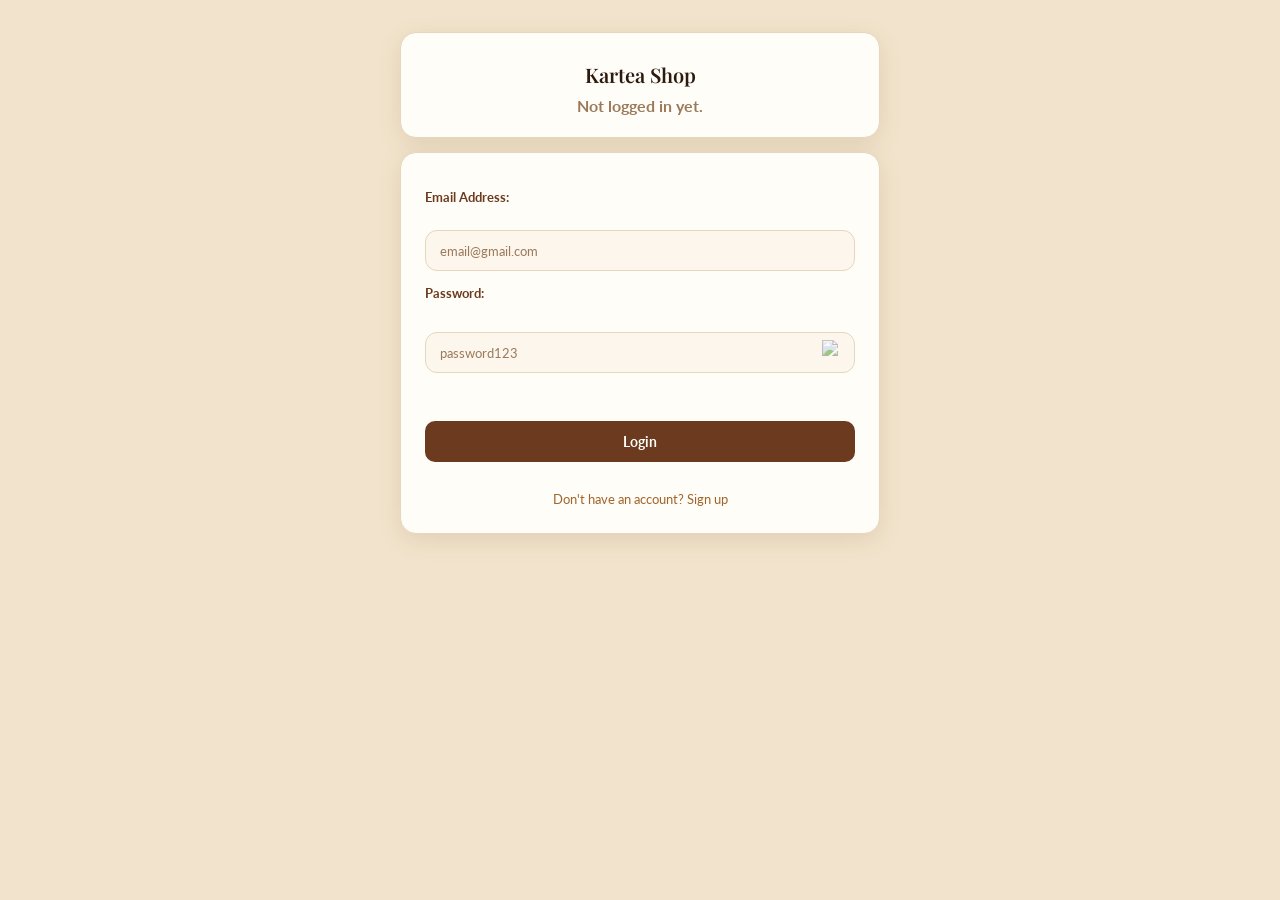
==== kartea.html @ b43f3697 "Add files via upload" ====
<!DOCTYPE html>
<html lang="en">
<head>
    <meta charset="UTF-8">
    <meta name="viewport" content="width=device-width, initial-scale=1.0">
    <meta name="theme-color" content="#F2E4CC">
    <title>Kartea - Shop & Admin</title>
    <link href="https://fonts.googleapis.com/css2?family=Playfair+Display:wght@500;600;700&family=Lato:wght@400;700&family=DM+Sans:wght@400;500;600&display=swap" rel="stylesheet">
    <link rel="stylesheet" href="kartea.css">
    <link rel="stylesheet" href="https://cdnjs.cloudflare.com/ajax/libs/font-awesome/6.0.0/css/all.min.css">
</head>
<body>

<!-- ================================ -->
<!-- LOGIN PAGE                       -->
<!-- ================================ -->
<div id="login-page" class="page-section" style="display: none;">
    <div class="login-page">
        <div class="login-container">
            <div class="login-box">
                <h3>Kartea Shop</h3>
                <p id="role-status" style="font-weight: bold; margin-top: 0.5rem;"></p>
            </div>
            <div class="form-container">
                <form id="loginform" onsubmit="login(event)">
                    <label for="email">Email Address:</label><br>
                    <input type="email" name="email" id="email" placeholder="email@gmail.com" required><br>
                    <div class="form-group">
                        <label for="password">Password:</label><br>
                        <div class="password-wrap">
                            <input type="password" name="password" id="password" placeholder="password123" autocomplete="off" required>
                            <img src="eye-close-1.png" alt="Show Password" class="toggle-eye"
                                onclick="togglePassword('password', this)" tabindex="0"
                                onkeypress="if(event.key==='Enter'){togglePassword('password', this)}">
                        </div>
                    </div>
                    <div id="error-message" class="error-message"></div>
                    <input type="submit" value="Login" class="button"><br>
                    <a href="#" onclick="switchPage('signup-page'); return false;" class="signup-link">Don't have an account? Sign up</a>
                </form>
            </div>
        </div>
    </div>
</div>

<!-- ================================ -->
<!-- SIGNUP PAGE                      -->
<!-- ================================ -->
<div id="signup-page" class="page-section" style="display: none;">
    <div class="login-page">
        <div class="login-container">
            <div class="login-box"><h3>Create an Account</h3></div>
            <div class="form-container">
                <form id="signupForm" onsubmit="register(event)">
                    <label for="signup-email">Email Address:</label><br>
                    <input type="email" name="signup-email" id="signup-email" placeholder="email@gmail.com" required><br>
                    <label for="signup-password">Password:</label><br>
                    <div class="password-wrap">
                        <input type="password" name="signup-password" id="signup-password" placeholder="Enter password" autocomplete="off" required>
                        <img src="eye-close-1.png" alt="Show password" class="toggle-eye"
                            onclick="togglePassword('signup-password', this)" tabindex="0"
                            onkeypress="if(event.key==='Enter'){togglePassword('signup-password', this)}">
                    </div>
                    <label for="signup-confirm">Confirm Password:</label><br>
                    <div class="password-wrap">
                        <input type="password" name="signup-confirm" id="signup-confirm" placeholder="Confirm password" autocomplete="off" required>
                        <img src="eye-close-1.png" alt="Show password" class="toggle-eye"
                            onclick="togglePassword('signup-confirm', this)" tabindex="0"
                            onkeypress="if(event.key==='Enter'){togglePassword('signup-confirm', this)}">
                    </div>
                    <input type="submit" value="Sign Up" class="button"><br>
                    <a href="#" onclick="switchPage('login-page'); return false;" class="signup-link">Already have an account? Log in</a>
                </form>
            </div>
        </div>
    </div>
</div>

<!-- ================================ -->
<!-- ADMIN PAGE                       -->
<!-- ================================ -->
<div id="admin-page" class="page-section" style="display: none;">
    <div class="login-page">
        <div class="login-container">
            <div class="login-box">
                <h3>Welcome Admin!</h3>
                <p id="role-status-admin" style="font-weight: bold; margin-top: 0.5rem;"></p>
            </div>
            <div class="form-container">
                <button onclick="logout()" class="button" style="margin-top: 0;">← Back to Login</button>
                <hr style="margin: 20px 0; border: 1px solid #E8D5BC;">
                <h2 style="font-family: 'Playfair Display', serif; margin-top: 20px; margin-bottom: 15px;">Create another admin</h2>
                <form id="createAdminForm" onsubmit="createAdminAccount(event)">
                    <label for="new-admin-email">Email:</label><br>
                    <input type="email" id="new-admin-email" placeholder="newadmin@gmail.com" required><br>
                    <label for="new-admin-password">Password:</label><br>
                    <input type="password" id="new-admin-password" placeholder="Password" required><br>
                    <button type="submit" class="button">Create Admin</button>
                </form>
                <div id="admin-message" style="margin-top: 10px; text-align: center; font-weight: bold;"></div>
                <hr style="margin: 20px 0; border: 1px solid #E8D5BC;">
                <h2 style="font-family: 'Playfair Display', serif; margin-top: 20px; margin-bottom: 15px;">Registered Users</h2>
                <div id="users-list" style="background: #FDF6EC; padding: 15px; border-radius: 8px; margin-bottom: 15px; max-height: 300px; overflow-y: auto;">
                    <p style="text-align: center; color: #9A7A5A;">No users registered yet</p>
                </div>
                <button onclick="logout()" class="button" style="background-color: #B83232;">Logout</button>
            </div>
        </div>
    </div>
</div>

<!-- ================================ -->
<!-- SHOP PAGE                        -->
<!-- ================================ -->
<div id="shop-page" class="page-section" style="display: none;">

<!-- HEADER -->
<header class="header">
    <div class="header-container">
        <div class="logo-section">
            <a href="#" class="logo">
                <i class="fas fa-mug-hot"></i>
                <span>Kartea</span>
            </a>
        </div>
        <div class="search-section">
            <form class="search-bar" action="#" method="GET">
                <input type="text" name="query" class="search-input" placeholder="Search something..." aria-label="Search">
                <button type="submit" class="search-btn" aria-label="Search button"><i class="fas fa-search"></i></button>
            </form>
            <div class="cart-indicator" aria-label="Cart">
                <i class="fas fa-shopping-cart"></i>
                <span id="cart-count">0</span>
            </div>

            <!-- Profile Button -->
            <div class="profile-wrap">
                <button class="profile-btn" id="profileBtn" aria-expanded="false" aria-label="Profile menu">
                    <i class="fas fa-user"></i>
                </button>
                <div class="profile-menu" id="profileMenu">
                    <button class="profile-menu-item" onclick="switchPage('account-page'); closeProfileMenu();">
                        <i class="fas fa-user-circle"></i> Account
                    </button>
                    <button class="profile-menu-item" onclick="switchPage('orders-page'); closeProfileMenu();">
                        <i class="fas fa-receipt"></i> Order History
                    </button>
                    <button class="profile-menu-item logout-item" onclick="logout()">
                        <i class="fas fa-sign-out-alt"></i> Log Out
                    </button>
                </div>
            </div>

            <!-- Cart Box / Drawer -->
            <div id="cart-box" class="cart-box" aria-hidden="true">
                <div class="cart-header">
                    <span>Your Cart</span>
                    <button id="cart-close" aria-label="Close cart">×</button>
                </div>
                <div class="cart-items"></div>
                <div class="cart-footer">
                    <div class="cart-subtotal-row"><span>Subtotal</span><span>₱<span id="cart-subtotal">0</span></span></div>
                    <div class="cart-subtotal-row"><span>Tax (12%)</span><span>₱<span id="cart-tax">0</span></span></div>
                    <div class="cart-total"><span>Total</span><span>₱<span id="cart-total">0</span></span></div>
                    <button id="checkout-btn" class="btn-checkout">Pay Now</button>
                </div>
            </div>
        </div>
    </div>
</header>

<div class="container">
    <nav class="sidebar" id="sidebar"></nav>
    <main class="content" id="content">
        <div class="items-container">
            <div class="category-tabs">
                <button class="category-tab active" data-filter="all">All</button>
                <button class="category-tab" data-filter="coffee">Coffee</button>
                <button class="category-tab" data-filter="icetea">Ice Tea</button>
                <button class="category-tab" data-filter="hottea">Hot Tea</button>
                <button class="category-tab" data-filter="milktea">Milk Tea</button>
                <button class="category-tab" data-filter="frappe">Frappe</button>
            </div>

            <!-- COFFEE -->
            <section class="category coffee"><h2>Coffee</h2><div class="items-grid">
                <div class="item-frame"><div class="item-img-wrap"><img src="coffee1.jpg" alt="Midnight Roast" class="item-image"></div><div class="item-body"><h3 class="item-title">Midnight Roast</h3><div class="item-rating">⭐⭐⭐⭐⭐</div><div class="item-price-row"><span class="item-price">₱120</span><span class="item-tag hot">Hot</span></div><button class="btn-add-cart">Add to Cart</button></div></div>
                <div class="item-frame"><div class="item-img-wrap"><img src="coffee2.jpg" alt="Velvet Espresso" class="item-image"></div><div class="item-body"><h3 class="item-title">Velvet Espresso</h3><div class="item-rating">⭐⭐⭐⭐⭐</div><div class="item-price-row"><span class="item-price">₱120</span><span class="item-tag hot">Hot</span></div><button class="btn-add-cart">Add to Cart</button></div></div>
                <div class="item-frame"><div class="item-img-wrap"><img src="coffee3.jpg" alt="Golden Bean Latte" class="item-image"></div><div class="item-body"><h3 class="item-title">Golden Bean Latte</h3><div class="item-rating">⭐⭐⭐⭐⭐</div><div class="item-price-row"><span class="item-price">₱125</span><span class="item-tag hot">Hot</span></div><button class="btn-add-cart">Add to Cart</button></div></div>
                <div class="item-frame"><div class="item-img-wrap"><img src="coffee4.jpg" alt="Caramel Moon Brew" class="item-image"></div><div class="item-body"><h3 class="item-title">Caramel Moon Brew</h3><div class="item-rating">⭐⭐⭐⭐⭐</div><div class="item-price-row"><span class="item-price">₱125</span><span class="item-tag hot">Hot</span></div><button class="btn-add-cart">Add to Cart</button></div></div>
                <div class="item-frame"><div class="item-img-wrap"><img src="coffee5.jpg" alt="Dark Forest Coffee" class="item-image"></div><div class="item-body"><h3 class="item-title">Dark Forest Coffee</h3><div class="item-rating">⭐⭐⭐⭐⭐</div><div class="item-price-row"><span class="item-price">₱120</span><span class="item-tag hot">Hot</span></div><button class="btn-add-cart">Add to Cart</button></div></div>
                <div class="item-frame"><div class="item-img-wrap"><img src="coffee6.jpg" alt="Sunrise Americano" class="item-image"></div><div class="item-body"><h3 class="item-title">Sunrise Americano</h3><div class="item-rating">⭐⭐⭐⭐⭐</div><div class="item-price-row"><span class="item-price">₱120</span><span class="item-tag hot">Hot</span></div><button class="btn-add-cart">Add to Cart</button></div></div>
                <div class="item-frame"><div class="item-img-wrap"><img src="coffee7.jpg" alt="Mocha Dream Brew" class="item-image"></div><div class="item-body"><h3 class="item-title">Mocha Dream Brew</h3><div class="item-rating">⭐⭐⭐⭐⭐</div><div class="item-price-row"><span class="item-price">₱130</span><span class="item-tag hot">Hot</span></div><button class="btn-add-cart">Add to Cart</button></div></div>
                <div class="item-frame"><div class="item-img-wrap"><img src="coffee8.jpg" alt="Cocoa Bean Bliss" class="item-image"></div><div class="item-body"><h3 class="item-title">Cocoa Bean Bliss</h3><div class="item-rating">⭐⭐⭐⭐⭐</div><div class="item-price-row"><span class="item-price">₱130</span><span class="item-tag hot">Hot</span></div><button class="btn-add-cart">Add to Cart</button></div></div>
                <div class="item-frame"><div class="item-img-wrap"><img src="coffee9.jpg" alt="Maple Cream Coffee" class="item-image"></div><div class="item-body"><h3 class="item-title">Maple Cream Coffee</h3><div class="item-rating">⭐⭐⭐⭐⭐</div><div class="item-price-row"><span class="item-price">₱128</span><span class="item-tag hot">Hot</span></div><button class="btn-add-cart">Add to Cart</button></div></div>
                <div class="item-frame"><div class="item-img-wrap"><img src="coffee10.jpg" alt="Hazelnut Velvet Coffee" class="item-image"></div><div class="item-body"><h3 class="item-title">Hazelnut Velvet Coffee</h3><div class="item-rating">⭐⭐⭐⭐⭐</div><div class="item-price-row"><span class="item-price">₱128</span><span class="item-tag hot">Hot</span></div><button class="btn-add-cart">Add to Cart</button></div></div>
                <div class="item-frame"><div class="item-img-wrap"><img src="coffee11.jpg" alt="Brown Sugar Roast" class="item-image"></div><div class="item-body"><h3 class="item-title">Brown Sugar Roast</h3><div class="item-rating">⭐⭐⭐⭐⭐</div><div class="item-price-row"><span class="item-price">₱125</span><span class="item-tag hot">Hot</span></div><button class="btn-add-cart">Add to Cart</button></div></div>
                <div class="item-frame"><div class="item-img-wrap"><img src="coffee12.jpg" alt="Crimson Bean Brew" class="item-image"></div><div class="item-body"><h3 class="item-title">Crimson Bean Brew</h3><div class="item-rating">⭐⭐⭐⭐⭐</div><div class="item-price-row"><span class="item-price">₱125</span><span class="item-tag hot">Hot</span></div><button class="btn-add-cart">Add to Cart</button></div></div>
                <div class="item-frame"><div class="item-img-wrap"><img src="coffee13.jpg" alt="Classic Café Latte" class="item-image"></div><div class="item-body"><h3 class="item-title">Classic Café Latte</h3><div class="item-rating">⭐⭐⭐⭐⭐</div><div class="item-price-row"><span class="item-price">₱125</span><span class="item-tag hot">Hot</span></div><button class="btn-add-cart">Add to Cart</button></div></div>
                <div class="item-frame"><div class="item-img-wrap"><img src="coffee14.jpg" alt="Frosted Caramel Coffee" class="item-image"></div><div class="item-body"><h3 class="item-title">Frosted Caramel Coffee</h3><div class="item-rating">⭐⭐⭐⭐⭐</div><div class="item-price-row"><span class="item-price">₱130</span><span class="item-tag hot">Hot</span></div><button class="btn-add-cart">Add to Cart</button></div></div>
                <div class="item-frame"><div class="item-img-wrap"><img src="coffee15.jpg" alt="Wild Mountain Brew" class="item-image"></div><div class="item-body"><h3 class="item-title">Wild Mountain Brew</h3><div class="item-rating">⭐⭐⭐⭐⭐</div><div class="item-price-row"><span class="item-price">₱120</span><span class="item-tag hot">Hot</span></div><button class="btn-add-cart">Add to Cart</button></div></div>
                <div class="item-frame"><div class="item-img-wrap"><img src="coffee16.jpg" alt="Sweet Cream Coffee" class="item-image"></div><div class="item-body"><h3 class="item-title">Sweet Cream Coffee</h3><div class="item-rating">⭐⭐⭐⭐⭐</div><div class="item-price-row"><span class="item-price">₱128</span><span class="item-tag hot">Hot</span></div><button class="btn-add-cart">Add to Cart</button></div></div>
                <div class="item-frame"><div class="item-img-wrap"><img src="coffee17.jpg" alt="Urban Night Roast" class="item-image"></div><div class="item-body"><h3 class="item-title">Urban Night Roast</h3><div class="item-rating">⭐⭐⭐⭐⭐</div><div class="item-price-row"><span class="item-price">₱120</span><span class="item-tag hot">Hot</span></div><button class="btn-add-cart">Add to Cart</button></div></div>
                <div class="item-frame"><div class="item-img-wrap"><img src="coffee18.jpg" alt="Amber Bean Coffee" class="item-image"></div><div class="item-body"><h3 class="item-title">Amber Bean Coffee</h3><div class="item-rating">⭐⭐⭐⭐⭐</div><div class="item-price-row"><span class="item-price">₱120</span><span class="item-tag hot">Hot</span></div><button class="btn-add-cart">Add to Cart</button></div></div>
                <div class="item-frame"><div class="item-img-wrap"><img src="coffee19.jpg" alt="Silky Mocha Latte" class="item-image"></div><div class="item-body"><h3 class="item-title">Silky Mocha Latte</h3><div class="item-rating">⭐⭐⭐⭐⭐</div><div class="item-price-row"><span class="item-price">₱130</span><span class="item-tag hot">Hot</span></div><button class="btn-add-cart">Add to Cart</button></div></div>
                <div class="item-frame"><div class="item-img-wrap"><img src="coffee20.jpg" alt="Golden Sunrise Brew" class="item-image"></div><div class="item-body"><h3 class="item-title">Golden Sunrise Brew</h3><div class="item-rating">⭐⭐⭐⭐⭐</div><div class="item-price-row"><span class="item-price">₱125</span><span class="item-tag hot">Hot</span></div><button class="btn-add-cart">Add to Cart</button></div></div>
            </div></section>

            <!-- ICE TEA -->
            <section class="category icetea"><h2>Ice Tea</h2><div class="items-grid">
                <div class="item-frame"><div class="item-img-wrap"><img src="icetea1.jpg" alt="Arctic Lemon Tea" class="item-image"></div><div class="item-body"><h3 class="item-title">Arctic Lemon Tea</h3><div class="item-rating">⭐⭐⭐⭐⭐</div><div class="item-price-row"><span class="item-price">₱85</span><span class="item-tag cold">Cold</span></div><button class="btn-add-cart">Add to Cart</button></div></div>
                <div class="item-frame"><div class="item-img-wrap"><img src="icetea2.jpg" alt="Frosted Peach Tea" class="item-image"></div><div class="item-body"><h3 class="item-title">Frosted Peach Tea</h3><div class="item-rating">⭐⭐⭐⭐⭐</div><div class="item-price-row"><span class="item-price">₱85</span><span class="item-tag cold">Cold</span></div><button class="btn-add-cart">Add to Cart</button></div></div>
                <div class="item-frame"><div class="item-img-wrap"><img src="icetea3.jpg" alt="Glacier Citrus Tea" class="item-image"></div><div class="item-body"><h3 class="item-title">Glacier Citrus Tea</h3><div class="item-rating">⭐⭐⭐⭐⭐</div><div class="item-price-row"><span class="item-price">₱85</span><span class="item-tag cold">Cold</span></div><button class="btn-add-cart">Add to Cart</button></div></div>
                <div class="item-frame"><div class="item-img-wrap"><img src="icetea4.jpg" alt="Icy Berry Splash" class="item-image"></div><div class="item-body"><h3 class="item-title">Icy Berry Splash</h3><div class="item-rating">⭐⭐⭐⭐⭐</div><div class="item-price-row"><span class="item-price">₱85</span><span class="item-tag cold">Cold</span></div><button class="btn-add-cart">Add to Cart</button></div></div>
                <div class="item-frame"><div class="item-img-wrap"><img src="icetea5.jpg" alt="Polar Honey Tea" class="item-image"></div><div class="item-body"><h3 class="item-title">Polar Honey Tea</h3><div class="item-rating">⭐⭐⭐⭐⭐</div><div class="item-price-row"><span class="item-price">₱85</span><span class="item-tag cold">Cold</span></div><button class="btn-add-cart">Add to Cart</button></div></div>
                <div class="item-frame"><div class="item-img-wrap"><img src="icetea6.jpg" alt="Crystal Mint Tea" class="item-image"></div><div class="item-body"><h3 class="item-title">Crystal Mint Tea</h3><div class="item-rating">⭐⭐⭐⭐⭐</div><div class="item-price-row"><span class="item-price">₱85</span><span class="item-tag cold">Cold</span></div><button class="btn-add-cart">Add to Cart</button></div></div>
                <div class="item-frame"><div class="item-img-wrap"><img src="icetea7.jpg" alt="Frozen Lychee Tea" class="item-image"></div><div class="item-body"><h3 class="item-title">Frozen Lychee Tea</h3><div class="item-rating">⭐⭐⭐⭐⭐</div><div class="item-price-row"><span class="item-price">₱90</span><span class="item-tag cold">Cold</span></div><button class="btn-add-cart">Add to Cart</button></div></div>
                <div class="item-frame"><div class="item-img-wrap"><img src="icetea8.jpg" alt="Blueberry Chill Tea" class="item-image"></div><div class="item-body"><h3 class="item-title">Blueberry Chill Tea</h3><div class="item-rating">⭐⭐⭐⭐⭐</div><div class="item-price-row"><span class="item-price">₱90</span><span class="item-tag cold">Cold</span></div><button class="btn-add-cart">Add to Cart</button></div></div>
                <div class="item-frame"><div class="item-img-wrap"><img src="icetea9.jpg" alt="Citrus Breeze Tea" class="item-image"></div><div class="item-body"><h3 class="item-title">Citrus Breeze Tea</h3><div class="item-rating">⭐⭐⭐⭐⭐</div><div class="item-price-row"><span class="item-price">₱85</span><span class="item-tag cold">Cold</span></div><button class="btn-add-cart">Add to Cart</button></div></div>
                <div class="item-frame"><div class="item-img-wrap"><img src="icetea10.jpg" alt="Mango Ice Tea" class="item-image"></div><div class="item-body"><h3 class="item-title">Mango Ice Tea</h3><div class="item-rating">⭐⭐⭐⭐⭐</div><div class="item-price-row"><span class="item-price">₱90</span><span class="item-tag cold">Cold</span></div><button class="btn-add-cart">Add to Cart</button></div></div>
                <div class="item-frame"><div class="item-img-wrap"><img src="icetea11.jpg" alt="Honey Lemon Chill" class="item-image"></div><div class="item-body"><h3 class="item-title">Honey Lemon Chill</h3><div class="item-rating">⭐⭐⭐⭐⭐</div><div class="item-price-row"><span class="item-price">₱85</span><span class="item-tag cold">Cold</span></div><button class="btn-add-cart">Add to Cart</button></div></div>
                <div class="item-frame"><div class="item-img-wrap"><img src="icetea12.jpg" alt="Minty Arctic Tea" class="item-image"></div><div class="item-body"><h3 class="item-title">Minty Arctic Tea</h3><div class="item-rating">⭐⭐⭐⭐⭐</div><div class="item-price-row"><span class="item-price">₱85</span><span class="item-tag cold">Cold</span></div><button class="btn-add-cart">Add to Cart</button></div></div>
                <div class="item-frame"><div class="item-img-wrap"><img src="icetea13.jpg" alt="Raspberry Frost Tea" class="item-image"></div><div class="item-body"><h3 class="item-title">Raspberry Frost Tea</h3><div class="item-rating">⭐⭐⭐⭐⭐</div><div class="item-price-row"><span class="item-price">₱90</span><span class="item-tag cold">Cold</span></div><button class="btn-add-cart">Add to Cart</button></div></div>
                <div class="item-frame"><div class="item-img-wrap"><img src="icetea14.jpg" alt="Tropical Ice Tea" class="item-image"></div><div class="item-body"><h3 class="item-title">Tropical Ice Tea</h3><div class="item-rating">⭐⭐⭐⭐⭐</div><div class="item-price-row"><span class="item-price">₱90</span><span class="item-tag cold">Cold</span></div><button class="btn-add-cart">Add to Cart</button></div></div>
                <div class="item-frame"><div class="item-img-wrap"><img src="icetea15.jpg" alt="Sunset Peach Tea" class="item-image"></div><div class="item-body"><h3 class="item-title">Sunset Peach Tea</h3><div class="item-rating">⭐⭐⭐⭐⭐</div><div class="item-price-row"><span class="item-price">₱85</span><span class="item-tag cold">Cold</span></div><button class="btn-add-cart">Add to Cart</button></div></div>
                <div class="item-frame"><div class="item-img-wrap"><img src="icetea16.jpg" alt="Cool Garden Tea" class="item-image"></div><div class="item-body"><h3 class="item-title">Cool Garden Tea</h3><div class="item-rating">⭐⭐⭐⭐⭐</div><div class="item-price-row"><span class="item-price">₱85</span><span class="item-tag cold">Cold</span></div><button class="btn-add-cart">Add to Cart</button></div></div>
                <div class="item-frame"><div class="item-img-wrap"><img src="icetea17.jpg" alt="Golden Ice Tea" class="item-image"></div><div class="item-body"><h3 class="item-title">Golden Ice Tea</h3><div class="item-rating">⭐⭐⭐⭐⭐</div><div class="item-price-row"><span class="item-price">₱85</span><span class="item-tag cold">Cold</span></div><button class="btn-add-cart">Add to Cart</button></div></div>
                <div class="item-frame"><div class="item-img-wrap"><img src="icetea18.jpg" alt="Sweet Lime Tea" class="item-image"></div><div class="item-body"><h3 class="item-title">Sweet Lime Tea</h3><div class="item-rating">⭐⭐⭐⭐⭐</div><div class="item-price-row"><span class="item-price">₱85</span><span class="item-tag cold">Cold</span></div><button class="btn-add-cart">Add to Cart</button></div></div>
                <div class="item-frame"><div class="item-img-wrap"><img src="icetea19.jpg" alt="Berry Citrus Chill" class="item-image"></div><div class="item-body"><h3 class="item-title">Berry Citrus Chill</h3><div class="item-rating">⭐⭐⭐⭐⭐</div><div class="item-price-row"><span class="item-price">₱90</span><span class="item-tag cold">Cold</span></div><button class="btn-add-cart">Add to Cart</button></div></div>
                <div class="item-frame"><div class="item-img-wrap"><img src="icetea20.jpg" alt="Island Ice Tea" class="item-image"></div><div class="item-body"><h3 class="item-title">Island Ice Tea</h3><div class="item-rating">⭐⭐⭐⭐⭐</div><div class="item-price-row"><span class="item-price">₱90</span><span class="item-tag cold">Cold</span></div><button class="btn-add-cart">Add to Cart</button></div></div>
            </div></section>

            <!-- HOT TEA -->
            <section class="category hottea"><h2>Hot Tea</h2><div class="items-grid">
                <div class="item-frame"><div class="item-img-wrap"><img src="hottea1.jpg" alt="Royal Jasmine Tea" class="item-image"></div><div class="item-body"><h3 class="item-title">Royal Jasmine Tea</h3><div class="item-rating">⭐⭐⭐⭐⭐</div><div class="item-price-row"><span class="item-price">₱95</span><span class="item-tag hot">Hot</span></div><button class="btn-add-cart">Add to Cart</button></div></div>
                <div class="item-frame"><div class="item-img-wrap"><img src="hottea2.jpg" alt="Mountain Green Tea" class="item-image"></div><div class="item-body"><h3 class="item-title">Mountain Green Tea</h3><div class="item-rating">⭐⭐⭐⭐⭐</div><div class="item-price-row"><span class="item-price">₱95</span><span class="item-tag hot">Hot</span></div><button class="btn-add-cart">Add to Cart</button></div></div>
                <div class="item-frame"><div class="item-img-wrap"><img src="hottea3.jpg" alt="Golden Honey Tea" class="item-image"></div><div class="item-body"><h3 class="item-title">Golden Honey Tea</h3><div class="item-rating">⭐⭐⭐⭐⭐</div><div class="item-price-row"><span class="item-price">₱95</span><span class="item-tag hot">Hot</span></div><button class="btn-add-cart">Add to Cart</button></div></div>
                <div class="item-frame"><div class="item-img-wrap"><img src="hottea4.jpg" alt="Calm Chamomile Brew" class="item-image"></div><div class="item-body"><h3 class="item-title">Calm Chamomile Brew</h3><div class="item-rating">⭐⭐⭐⭐⭐</div><div class="item-price-row"><span class="item-price">₱95</span><span class="item-tag hot">Hot</span></div><button class="btn-add-cart">Add to Cart</button></div></div>
                <div class="item-frame"><div class="item-img-wrap"><img src="hottea5.jpg" alt="Imperial Earl Grey" class="item-image"></div><div class="item-body"><h3 class="item-title">Imperial Earl Grey</h3><div class="item-rating">⭐⭐⭐⭐⭐</div><div class="item-price-row"><span class="item-price">₱95</span><span class="item-tag hot">Hot</span></div><button class="btn-add-cart">Add to Cart</button></div></div>
                <div class="item-frame"><div class="item-img-wrap"><img src="hottea6.jpg" alt="Sunrise Herbal Tea" class="item-image"></div><div class="item-body"><h3 class="item-title">Sunrise Herbal Tea</h3><div class="item-rating">⭐⭐⭐⭐⭐</div><div class="item-price-row"><span class="item-price">₱95</span><span class="item-tag hot">Hot</span></div><button class="btn-add-cart">Add to Cart</button></div></div>
                <div class="item-frame"><div class="item-img-wrap"><img src="hottea7.jpg" alt="Lavender Dream Tea" class="item-image"></div><div class="item-body"><h3 class="item-title">Lavender Dream Tea</h3><div class="item-rating">⭐⭐⭐⭐⭐</div><div class="item-price-row"><span class="item-price">₱95</span><span class="item-tag hot">Hot</span></div><button class="btn-add-cart">Add to Cart</button></div></div>
                <div class="item-frame"><div class="item-img-wrap"><img src="hottea8.jpg" alt="Pure Leaf Green Tea" class="item-image"></div><div class="item-body"><h3 class="item-title">Pure Leaf Green Tea</h3><div class="item-rating">⭐⭐⭐⭐⭐</div><div class="item-price-row"><span class="item-price">₱95</span><span class="item-tag hot">Hot</span></div><button class="btn-add-cart">Add to Cart</button></div></div>
                <div class="item-frame"><div class="item-img-wrap"><img src="hottea9.jpg" alt="Classic Black Tea" class="item-image"></div><div class="item-body"><h3 class="item-title">Classic Black Tea</h3><div class="item-rating">⭐⭐⭐⭐⭐</div><div class="item-price-row"><span class="item-price">₱95</span><span class="item-tag hot">Hot</span></div><button class="btn-add-cart">Add to Cart</button></div></div>
                <div class="item-frame"><div class="item-img-wrap"><img src="hottea10.jpg" alt="Warm Citrus Tea" class="item-image"></div><div class="item-body"><h3 class="item-title">Warm Citrus Tea</h3><div class="item-rating">⭐⭐⭐⭐⭐</div><div class="item-price-row"><span class="item-price">₱95</span><span class="item-tag hot">Hot</span></div><button class="btn-add-cart">Add to Cart</button></div></div>
                <div class="item-frame"><div class="item-img-wrap"><img src="hottea11.jpg" alt="Honey Blossom Tea" class="item-image"></div><div class="item-body"><h3 class="item-title">Honey Blossom Tea</h3><div class="item-rating">⭐⭐⭐⭐⭐</div><div class="item-price-row"><span class="item-price">₱95</span><span class="item-tag hot">Hot</span></div><button class="btn-add-cart">Add to Cart</button></div></div>
                <div class="item-frame"><div class="item-img-wrap"><img src="hottea12.jpg" alt="Golden Ginger Tea" class="item-image"></div><div class="item-body"><h3 class="item-title">Golden Ginger Tea</h3><div class="item-rating">⭐⭐⭐⭐⭐</div><div class="item-price-row"><span class="item-price">₱95</span><span class="item-tag hot">Hot</span></div><button class="btn-add-cart">Add to Cart</button></div></div>
                <div class="item-frame"><div class="item-img-wrap"><img src="hottea13.jpg" alt="Mint Garden Tea" class="item-image"></div><div class="item-body"><h3 class="item-title">Mint Garden Tea</h3><div class="item-rating">⭐⭐⭐⭐⭐</div><div class="item-price-row"><span class="item-price">₱95</span><span class="item-tag hot">Hot</span></div><button class="btn-add-cart">Add to Cart</button></div></div>
                <div class="item-frame"><div class="item-img-wrap"><img src="hottea14.jpg" alt="Rose Petal Tea" class="item-image"></div><div class="item-body"><h3 class="item-title">Rose Petal Tea</h3><div class="item-rating">⭐⭐⭐⭐⭐</div><div class="item-price-row"><span class="item-price">₱95</span><span class="item-tag hot">Hot</span></div><button class="btn-add-cart">Add to Cart</button></div></div>
                <div class="item-frame"><div class="item-img-wrap"><img src="hottea15.jpg" alt="Forest Herbal Tea" class="item-image"></div><div class="item-body"><h3 class="item-title">Forest Herbal Tea</h3><div class="item-rating">⭐⭐⭐⭐⭐</div><div class="item-price-row"><span class="item-price">₱95</span><span class="item-tag hot">Hot</span></div><button class="btn-add-cart">Add to Cart</button></div></div>
                <div class="item-frame"><div class="item-img-wrap"><img src="hottea16.jpg" alt="Vanilla Spice Tea" class="item-image"></div><div class="item-body"><h3 class="item-title">Vanilla Spice Tea</h3><div class="item-rating">⭐⭐⭐⭐⭐</div><div class="item-price-row"><span class="item-price">₱95</span><span class="item-tag hot">Hot</span></div><button class="btn-add-cart">Add to Cart</button></div></div>
                <div class="item-frame"><div class="item-img-wrap"><img src="hottea17.jpg" alt="Autumn Leaf Tea" class="item-image"></div><div class="item-body"><h3 class="item-title">Autumn Leaf Tea</h3><div class="item-rating">⭐⭐⭐⭐⭐</div><div class="item-price-row"><span class="item-price">₱95</span><span class="item-tag hot">Hot</span></div><button class="btn-add-cart">Add to Cart</button></div></div>
                <div class="item-frame"><div class="item-img-wrap"><img src="hottea18.jpg" alt="Sunlight Lemon Tea" class="item-image"></div><div class="item-body"><h3 class="item-title">Sunlight Lemon Tea</h3><div class="item-rating">⭐⭐⭐⭐⭐</div><div class="item-price-row"><span class="item-price">₱95</span><span class="item-tag hot">Hot</span></div><button class="btn-add-cart">Add to Cart</button></div></div>
                <div class="item-frame"><div class="item-img-wrap"><img src="hottea19.jpg" alt="Serenity Tea Brew" class="item-image"></div><div class="item-body"><h3 class="item-title">Serenity Tea Brew</h3><div class="item-rating">⭐⭐⭐⭐⭐</div><div class="item-price-row"><span class="item-price">₱95</span><span class="item-tag hot">Hot</span></div><button class="btn-add-cart">Add to Cart</button></div></div>
                <div class="item-frame"><div class="item-img-wrap"><img src="hottea20.jpg" alt="Royal Garden Tea" class="item-image"></div><div class="item-body"><h3 class="item-title">Royal Garden Tea</h3><div class="item-rating">⭐⭐⭐⭐⭐</div><div class="item-price-row"><span class="item-price">₱95</span><span class="item-tag hot">Hot</span></div><button class="btn-add-cart">Add to Cart</button></div></div>
            </div></section>

            <!-- MILK TEA -->
            <section class="category milktea"><h2>Milk Tea</h2><div class="items-grid">
                <div class="item-frame"><div class="item-img-wrap"><img src="milktea1.jpg" alt="Brown Sugar Cloud Milk Tea" class="item-image"></div><div class="item-body"><h3 class="item-title">Brown Sugar Cloud Milk Tea</h3><div class="item-rating">⭐⭐⭐⭐⭐</div><div class="item-price-row"><span class="item-price">₱105</span><span class="item-tag cold">Cold</span></div><button class="btn-add-cart">Add to Cart</button></div></div>
                <div class="item-frame"><div class="item-img-wrap"><img src="milktea2.jpg" alt="Creamy Pearl Milk Tea" class="item-image"></div><div class="item-body"><h3 class="item-title">Creamy Pearl Milk Tea</h3><div class="item-rating">⭐⭐⭐⭐⭐</div><div class="item-price-row"><span class="item-price">₱105</span><span class="item-tag cold">Cold</span></div><button class="btn-add-cart">Add to Cart</button></div></div>
                <div class="item-frame"><div class="item-img-wrap"><img src="milktea3.jpg" alt="Vanilla Dream Milk Tea" class="item-image"></div><div class="item-body"><h3 class="item-title">Vanilla Dream Milk Tea</h3><div class="item-rating">⭐⭐⭐⭐⭐</div><div class="item-price-row"><span class="item-price">₱105</span><span class="item-tag cold">Cold</span></div><button class="btn-add-cart">Add to Cart</button></div></div>
                <div class="item-frame"><div class="item-img-wrap"><img src="milktea4.jpg" alt="Caramel Bubble Milk Tea" class="item-image"></div><div class="item-body"><h3 class="item-title">Caramel Bubble Milk Tea</h3><div class="item-rating">⭐⭐⭐⭐⭐</div><div class="item-price-row"><span class="item-price">₱105</span><span class="item-tag cold">Cold</span></div><button class="btn-add-cart">Add to Cart</button></div></div>
                <div class="item-frame"><div class="item-img-wrap"><img src="milktea5.jpg" alt="Honey Frost Milk Tea" class="item-image"></div><div class="item-body"><h3 class="item-title">Honey Frost Milk Tea</h3><div class="item-rating">⭐⭐⭐⭐⭐</div><div class="item-price-row"><span class="item-price">₱105</span><span class="item-tag cold">Cold</span></div><button class="btn-add-cart">Add to Cart</button></div></div>
                <div class="item-frame"><div class="item-img-wrap"><img src="milktea6.jpg" alt="Golden Cream Milk Tea" class="item-image"></div><div class="item-body"><h3 class="item-title">Golden Cream Milk Tea</h3><div class="item-rating">⭐⭐⭐⭐⭐</div><div class="item-price-row"><span class="item-price">₱105</span><span class="item-tag cold">Cold</span></div><button class="btn-add-cart">Add to Cart</button></div></div>
                <div class="item-frame"><div class="item-img-wrap"><img src="milktea7.jpg" alt="Taro Velvet Milk Tea" class="item-image"></div><div class="item-body"><h3 class="item-title">Taro Velvet Milk Tea</h3><div class="item-rating">⭐⭐⭐⭐⭐</div><div class="item-price-row"><span class="item-price">₱110</span><span class="item-tag cold">Cold</span></div><button class="btn-add-cart">Add to Cart</button></div></div>
                <div class="item-frame"><div class="item-img-wrap"><img src="milktea8.jpg" alt="Matcha Cloud Milk Tea" class="item-image"></div><div class="item-body"><h3 class="item-title">Matcha Cloud Milk Tea</h3><div class="item-rating">⭐⭐⭐⭐⭐</div><div class="item-price-row"><span class="item-price">₱110</span><span class="item-tag cold">Cold</span></div><button class="btn-add-cart">Add to Cart</button></div></div>
                <div class="item-frame"><div class="item-img-wrap"><img src="milktea9.jpg" alt="Chocolate Pearl Milk Tea" class="item-image"></div><div class="item-body"><h3 class="item-title">Chocolate Pearl Milk Tea</h3><div class="item-rating">⭐⭐⭐⭐⭐</div><div class="item-price-row"><span class="item-price">₱110</span><span class="item-tag cold">Cold</span></div><button class="btn-add-cart">Add to Cart</button></div></div>
                <div class="item-frame"><div class="item-img-wrap"><img src="milktea10.jpg" alt="Strawberry Cream Milk Tea" class="item-image"></div><div class="item-body"><h3 class="item-title">Strawberry Cream Milk Tea</h3><div class="item-rating">⭐⭐⭐⭐⭐</div><div class="item-price-row"><span class="item-price">₱105</span><span class="item-tag cold">Cold</span></div><button class="btn-add-cart">Add to Cart</button></div></div>
                <div class="item-frame"><div class="item-img-wrap"><img src="milktea11.jpg" alt="Mango Silk Milk Tea" class="item-image"></div><div class="item-body"><h3 class="item-title">Mango Silk Milk Tea</h3><div class="item-rating">⭐⭐⭐⭐⭐</div><div class="item-price-row"><span class="item-price">₱105</span><span class="item-tag cold">Cold</span></div><button class="btn-add-cart">Add to Cart</button></div></div>
                <div class="item-frame"><div class="item-img-wrap"><img src="milktea12.jpg" alt="Okinawa Sugar Milk Tea" class="item-image"></div><div class="item-body"><h3 class="item-title">Okinawa Sugar Milk Tea</h3><div class="item-rating">⭐⭐⭐⭐⭐</div><div class="item-price-row"><span class="item-price">₱105</span><span class="item-tag cold">Cold</span></div><button class="btn-add-cart">Add to Cart</button></div></div>
                <div class="item-frame"><div class="item-img-wrap"><img src="milktea13.jpg" alt="Hazelnut Cream Milk Tea" class="item-image"></div><div class="item-body"><h3 class="item-title">Hazelnut Cream Milk Tea</h3><div class="item-rating">⭐⭐⭐⭐⭐</div><div class="item-price-row"><span class="item-price">₱110</span><span class="item-tag cold">Cold</span></div><button class="btn-add-cart">Add to Cart</button></div></div>
                <div class="item-frame"><div class="item-img-wrap"><img src="milktea14.jpg" alt="Mocha Bubble Milk Tea" class="item-image"></div><div class="item-body"><h3 class="item-title">Mocha Bubble Milk Tea</h3><div class="item-rating">⭐⭐⭐⭐⭐</div><div class="item-price-row"><span class="item-price">₱110</span><span class="item-tag cold">Cold</span></div><button class="btn-add-cart">Add to Cart</button></div></div>
                <div class="item-frame"><div class="item-img-wrap"><img src="milktea15.jpg" alt="Wintermelon Milk Tea" class="item-image"></div><div class="item-body"><h3 class="item-title">Wintermelon Milk Tea</h3><div class="item-rating">⭐⭐⭐⭐⭐</div><div class="item-price-row"><span class="item-price">₱105</span><span class="item-tag cold">Cold</span></div><button class="btn-add-cart">Add to Cart</button></div></div>
                <div class="item-frame"><div class="item-img-wrap"><img src="milktea16.jpg" alt="Caramel Vanilla Milk Tea" class="item-image"></div><div class="item-body"><h3 class="item-title">Caramel Vanilla Milk Tea</h3><div class="item-rating">⭐⭐⭐⭐⭐</div><div class="item-price-row"><span class="item-price">₱105</span><span class="item-tag cold">Cold</span></div><button class="btn-add-cart">Add to Cart</button></div></div>
                <div class="item-frame"><div class="item-img-wrap"><img src="milktea17.jpg" alt="Cookies &amp; Cream Milk Tea" class="item-image"></div><div class="item-body"><h3 class="item-title">Cookies &amp; Cream Milk Tea</h3><div class="item-rating">⭐⭐⭐⭐⭐</div><div class="item-price-row"><span class="item-price">₱110</span><span class="item-tag cold">Cold</span></div><button class="btn-add-cart">Add to Cart</button></div></div>
                <div class="item-frame"><div class="item-img-wrap"><img src="milktea18.jpg" alt="Honeydew Milk Tea" class="item-image"></div><div class="item-body"><h3 class="item-title">Honeydew Milk Tea</h3><div class="item-rating">⭐⭐⭐⭐⭐</div><div class="item-price-row"><span class="item-price">₱105</span><span class="item-tag cold">Cold</span></div><button class="btn-add-cart">Add to Cart</button></div></div>
                <div class="item-frame"><div class="item-img-wrap"><img src="milktea19.jpg" alt="Thai Classic Milk Tea" class="item-image"></div><div class="item-body"><h3 class="item-title">Thai Classic Milk Tea</h3><div class="item-rating">⭐⭐⭐⭐⭐</div><div class="item-price-row"><span class="item-price">₱105</span><span class="item-tag cold">Cold</span></div><button class="btn-add-cart">Add to Cart</button></div></div>
                <div class="item-frame"><div class="item-img-wrap"><img src="milktea20.jpg" alt="Velvet Pearl Milk Tea" class="item-image"></div><div class="item-body"><h3 class="item-title">Velvet Pearl Milk Tea</h3><div class="item-rating">⭐⭐⭐⭐⭐</div><div class="item-price-row"><span class="item-price">₱110</span><span class="item-tag cold">Cold</span></div><button class="btn-add-cart">Add to Cart</button></div></div>
            </div></section>

            <!-- FRAPPE -->
            <section class="category frappe"><h2>Frappe</h2><div class="items-grid">
                <div class="item-frame"><div class="item-img-wrap"><img src="frappe1.jpg" alt="Chocolate Blizzard Frappe" class="item-image"></div><div class="item-body"><h3 class="item-title">Chocolate Blizzard Frappe</h3><div class="item-rating">⭐⭐⭐⭐⭐</div><div class="item-price-row"><span class="item-price">₱120</span><span class="item-tag cold">Cold</span></div><button class="btn-add-cart">Add to Cart</button></div></div>
                <div class="item-frame"><div class="item-img-wrap"><img src="frappe2.jpg" alt="Caramel Ice Storm" class="item-image"></div><div class="item-body"><h3 class="item-title">Caramel Ice Storm</h3><div class="item-rating">⭐⭐⭐⭐⭐</div><div class="item-price-row"><span class="item-price">₱120</span><span class="item-tag cold">Cold</span></div><button class="btn-add-cart">Add to Cart</button></div></div>
                <div class="item-frame"><div class="item-img-wrap"><img src="frappe3.jpg" alt="Mocha Glacier Frappe" class="item-image"></div><div class="item-body"><h3 class="item-title">Mocha Glacier Frappe</h3><div class="item-rating">⭐⭐⭐⭐⭐</div><div class="item-price-row"><span class="item-price">₱120</span><span class="item-tag cold">Cold</span></div><button class="btn-add-cart">Add to Cart</button></div></div>
                <div class="item-frame"><div class="item-img-wrap"><img src="frappe4.jpg" alt="Vanilla Snow Frappe" class="item-image"></div><div class="item-body"><h3 class="item-title">Vanilla Snow Frappe</h3><div class="item-rating">⭐⭐⭐⭐⭐</div><div class="item-price-row"><span class="item-price">₱120</span><span class="item-tag cold">Cold</span></div><button class="btn-add-cart">Add to Cart</button></div></div>
                <div class="item-frame"><div class="item-img-wrap"><img src="frappe5.jpg" alt="Oreo Ice Crush" class="item-image"></div><div class="item-body"><h3 class="item-title">Oreo Ice Crush</h3><div class="item-rating">⭐⭐⭐⭐⭐</div><div class="item-price-row"><span class="item-price">₱125</span><span class="item-tag cold">Cold</span></div><button class="btn-add-cart">Add to Cart</button></div></div>
                <div class="item-frame"><div class="item-img-wrap"><img src="frappe6.jpg" alt="Frosty Coffee Dream" class="item-image"></div><div class="item-body"><h3 class="item-title">Frosty Coffee Dream</h3><div class="item-rating">⭐⭐⭐⭐⭐</div><div class="item-price-row"><span class="item-price">₱120</span><span class="item-tag cold">Cold</span></div><button class="btn-add-cart">Add to Cart</button></div></div>
                <div class="item-frame"><div class="item-img-wrap"><img src="frappe7.jpg" alt="Cookies Blizzard Frappe" class="item-image"></div><div class="item-body"><h3 class="item-title">Cookies Blizzard Frappe</h3><div class="item-rating">⭐⭐⭐⭐⭐</div><div class="item-price-row"><span class="item-price">₱125</span><span class="item-tag cold">Cold</span></div><button class="btn-add-cart">Add to Cart</button></div></div>
                <div class="item-frame"><div class="item-img-wrap"><img src="frappe8.jpg" alt="Strawberry Ice Frappe" class="item-image"></div><div class="item-body"><h3 class="item-title">Strawberry Ice Frappe</h3><div class="item-rating">⭐⭐⭐⭐⭐</div><div class="item-price-row"><span class="item-price">₱120</span><span class="item-tag cold">Cold</span></div><button class="btn-add-cart">Add to Cart</button></div></div>
                <div class="item-frame"><div class="item-img-wrap"><img src="frappe9.jpg" alt="Matcha Snow Frappe" class="item-image"></div><div class="item-body"><h3 class="item-title">Matcha Snow Frappe</h3><div class="item-rating">⭐⭐⭐⭐⭐</div><div class="item-price-row"><span class="item-price">₱125</span><span class="item-tag cold">Cold</span></div><button class="btn-add-cart">Add to Cart</button></div></div>
                <div class="item-frame"><div class="item-img-wrap"><img src="frappe10.jpg" alt="Caramel Cookie Frappe" class="item-image"></div><div class="item-body"><h3 class="item-title">Caramel Cookie Frappe</h3><div class="item-rating">⭐⭐⭐⭐⭐</div><div class="item-price-row"><span class="item-price">₱120</span><span class="item-tag cold">Cold</span></div><button class="btn-add-cart">Add to Cart</button></div></div>
                <div class="item-frame"><div class="item-img-wrap"><img src="frappe11.jpg" alt="Chocolate Chip Glacier" class="item-image"></div><div class="item-body"><h3 class="item-title">Chocolate Chip Glacier</h3><div class="item-rating">⭐⭐⭐⭐⭐</div><div class="item-price-row"><span class="item-price">₱125</span><span class="item-tag cold">Cold</span></div><button class="btn-add-cart">Add to Cart</button></div></div>
                <div class="item-frame"><div class="item-img-wrap"><img src="frappe12.jpg" alt="Vanilla Bean Frappe" class="item-image"></div><div class="item-body"><h3 class="item-title">Vanilla Bean Frappe</h3><div class="item-rating">⭐⭐⭐⭐⭐</div><div class="item-price-row"><span class="item-price">₱120</span><span class="item-tag cold">Cold</span></div><button class="btn-add-cart">Add to Cart</button></div></div>
                <div class="item-frame"><div class="item-img-wrap"><img src="frappe13.jpg" alt="Peanut Butter Ice Frappe" class="item-image"></div><div class="item-body"><h3 class="item-title">Peanut Butter Ice Frappe</h3><div class="item-rating">⭐⭐⭐⭐⭐</div><div class="item-price-row"><span class="item-price">₱125</span><span class="item-tag cold">Cold</span></div><button class="btn-add-cart">Add to Cart</button></div></div>
                <div class="item-frame"><div class="item-img-wrap"><img src="frappe14.jpg" alt="Mint Chocolate Frappe" class="item-image"></div><div class="item-body"><h3 class="item-title">Mint Chocolate Frappe</h3><div class="item-rating">⭐⭐⭐⭐⭐</div><div class="item-price-row"><span class="item-price">₱120</span><span class="item-tag cold">Cold</span></div><button class="btn-add-cart">Add to Cart</button></div></div>
                <div class="item-frame"><div class="item-img-wrap"><img src="frappe15.jpg" alt="Mocha Cookie Frappe" class="item-image"></div><div class="item-body"><h3 class="item-title">Mocha Cookie Frappe</h3><div class="item-rating">⭐⭐⭐⭐⭐</div><div class="item-price-row"><span class="item-price">₱125</span><span class="item-tag cold">Cold</span></div><button class="btn-add-cart">Add to Cart</button></div></div>
                <div class="item-frame"><div class="item-img-wrap"><img src="frappe16.jpg" alt="Caramel Cream Frappe" class="item-image"></div><div class="item-body"><h3 class="item-title">Caramel Cream Frappe</h3><div class="item-rating">⭐⭐⭐⭐⭐</div><div class="item-price-row"><span class="item-price">₱120</span><span class="item-tag cold">Cold</span></div><button class="btn-add-cart">Add to Cart</button></div></div>
                <div class="item-frame"><div class="item-img-wrap"><img src="frappe17.jpg" alt="Frosted Hazelnut Frappe" class="item-image"></div><div class="item-body"><h3 class="item-title">Frosted Hazelnut Frappe</h3><div class="item-rating">⭐⭐⭐⭐⭐</div><div class="item-price-row"><span class="item-price">₱125</span><span class="item-tag cold">Cold</span></div><button class="btn-add-cart">Add to Cart</button></div></div>
                <div class="item-frame"><div class="item-img-wrap"><img src="frappe18.jpg" alt="Choco Caramel Frappe" class="item-image"></div><div class="item-body"><h3 class="item-title">Choco Caramel Frappe</h3><div class="item-rating">⭐⭐⭐⭐⭐</div><div class="item-price-row"><span class="item-price">₱125</span><span class="item-tag cold">Cold</span></div><button class="btn-add-cart">Add to Cart</button></div></div>
                <div class="item-frame"><div class="item-img-wrap"><img src="frappe19.jpg" alt="Iced Latte Frappe" class="item-image"></div><div class="item-body"><h3 class="item-title">Iced Latte Frappe</h3><div class="item-rating">⭐⭐⭐⭐⭐</div><div class="item-price-row"><span class="item-price">₱120</span><span class="item-tag cold">Cold</span></div><button class="btn-add-cart">Add to Cart</button></div></div>
                <div class="item-frame"><div class="item-img-wrap"><img src="frappe20.jpg" alt="Golden Cream Frappe" class="item-image"></div><div class="item-body"><h3 class="item-title">Golden Cream Frappe</h3><div class="item-rating">⭐⭐⭐⭐⭐</div><div class="item-price-row"><span class="item-price">₱120</span><span class="item-tag cold">Cold</span></div><button class="btn-add-cart">Add to Cart</button></div></div>
            </div></section>

        </div>
    </main>
</div>
<div class="overlay" id="overlay" aria-hidden="true"></div>
<div class="toast" id="toast"></div>
</div><!-- End Shop Page -->

<!-- ================================ -->
<!-- ACCOUNT PAGE                     -->
<!-- ================================ -->
<div id="account-page" class="page-section" style="display: none;">
    <div class="profile-inner-page">
        <div class="profile-inner-wrap">
            <button class="back-btn" onclick="switchPage('shop-page')">
                <i class="fas fa-arrow-left"></i> Back to Shop
            </button>
            <div class="page-title">Account</div>
            <div class="page-subtitle">Manage your credentials and preferences</div>

            <div class="profile-card">
                <div class="profile-card-title">🔒 Change Password</div>
                <div class="pform-group">
                    <label class="pform-label">Current Password</label>
                    <input class="pform-input" type="password" placeholder="••••••••" id="currentPw">
                </div>
                <div class="pform-group">
                    <label class="pform-label">New Password</label>
                    <input class="pform-input" type="password" placeholder="••••••••" id="newPw">
                </div>
                <div class="pform-group">
                    <label class="pform-label">Confirm New Password</label>
                    <input class="pform-input" type="password" placeholder="••••••••" id="confirmPw">
                </div>
                <button class="pbtn-primary" onclick="changePassword()">Update Password</button>
            </div>

            <div class="profile-card">
                <div class="profile-card-title">🎨 Theme Color</div>
                <div class="theme-options">
                    <button class="theme-opt active" id="theme-warm" onclick="setTheme('warm')">
                        <div class="theme-swatch swatch-warm"></div>
                        Warm
                    </button>
                    <button class="theme-opt" id="theme-white" onclick="setTheme('white')">
                        <div class="theme-swatch swatch-white"></div>
                        White
                    </button>
                    <button class="theme-opt" id="theme-dark" onclick="setTheme('dark')">
                        <div class="theme-swatch swatch-dark"></div>
                        Dark
                    </button>
                </div>
            </div>
        </div>
    </div>
</div>

<!-- ================================ -->
<!-- ORDER HISTORY PAGE               -->
<!-- ================================ -->
<div id="orders-page" class="page-section" style="display: none;">
    <div class="profile-inner-page">
        <div class="profile-inner-wrap">
            <button class="back-btn" onclick="switchPage('shop-page')">
                <i class="fas fa-arrow-left"></i> Back to Shop
            </button>
            <div class="page-title">Order History</div>
            <div class="page-subtitle">Your recent purchases</div>

            <div class="order-card"><div class="order-top"><div><div class="order-id">#ORD-4821</div><div class="order-date">March 14, 2026</div></div><span class="obadge delivered">Delivered</span></div><div class="order-items-text">Caramel Latte × 2 &nbsp;·&nbsp; Croissant × 1</div><div class="order-footer"><div class="order-count">3 items</div><div class="order-total-amt">₱ 480.00</div></div></div>
            <div class="order-card"><div class="order-top"><div><div class="order-id">#ORD-4790</div><div class="order-date">March 10, 2026</div></div><span class="obadge pending">Pending</span></div><div class="order-items-text">Mocha Frappe × 1 &nbsp;·&nbsp; Chocolate Cake × 1</div><div class="order-footer"><div class="order-count">2 items</div><div class="order-total-amt">₱ 395.00</div></div></div>
            <div class="order-card"><div class="order-top"><div><div class="order-id">#ORD-4755</div><div class="order-date">March 5, 2026</div></div><span class="obadge delivered">Delivered</span></div><div class="order-items-text">Espresso × 3 &nbsp;·&nbsp; Blueberry Muffin × 2</div><div class="order-footer"><div class="order-count">5 items</div><div class="order-total-amt">₱ 620.00</div></div></div>
            <div class="order-card"><div class="order-top"><div><div class="order-id">#ORD-4710</div><div class="order-date">February 28, 2026</div></div><span class="obadge cancelled">Cancelled</span></div><div class="order-items-text">Iced Americano × 2 &nbsp;·&nbsp; Sandwich × 1</div><div class="order-footer"><div class="order-count">3 items</div><div class="order-total-amt">₱ 340.00</div></div></div>
            <div class="order-card"><div class="order-top"><div><div class="order-id">#ORD-4688</div><div class="order-date">February 20, 2026</div></div><span class="obadge delivered">Delivered</span></div><div class="order-items-text">Brown Sugar Milk Tea × 2 &nbsp;·&nbsp; Cheese Tart × 3</div><div class="order-footer"><div class="order-count">5 items</div><div class="order-total-amt">₱ 750.00</div></div></div>
        </div>
    </div>
</div>

<!-- ================================ -->
<!-- RECEIPT PAGE                     -->
<!-- ================================ -->
<div id="receipt-page" class="page-section receipt-page" style="display: none;">
    <div class="receipt-card">
        <div class="receipt-title">Kartea</div>
        <div class="receipt-subtitle">Thank you for your order!</div>
        <div class="receipt-date">Date: <span id="receipt-date"></span></div>
        <div id="receipt-items"></div>
        <hr class="receipt-divider">
        <div class="receipt-total"><span>Total:</span><span>₱<span id="grand-total">0</span></span></div>
        <div class="btn-group">
            <button class="btn-receipt btn-primary" onclick="window.print()">Print Receipt</button>
            <button class="btn-receipt btn-secondary" onclick="switchPage('shop-page')">Buy Again</button>
        </div>
    </div>
</div>

<script src="kartea.js"></script>
<script>
    document.addEventListener('DOMContentLoaded', () => {
        const role = getRole();
        const email = getCurrentUser();
        const statusEl = document.getElementById('role-status');
        if (statusEl) statusEl.innerText = getLoginStatusText();
        const statusElAdmin = document.getElementById('role-status-admin');
        if (statusElAdmin) statusElAdmin.innerText = getLoginStatusText();
        if (role === 'admin' && email) { switchPage('admin-page'); updateUsersList(); }
        else if (role === 'user' && email) { loadCart(); updateCartIndicator(); renderCartBox(); switchPage('shop-page'); }
        else { switchPage('login-page'); }
    });

    function updateUsersList() {
        const users = getUsers();
        const listEl = document.getElementById('users-list');
        if (!listEl) return;
        if (users.length === 0) { listEl.innerHTML = '<p style="text-align:center;color:#9A7A5A;">No users registered yet</p>'; return; }
        listEl.innerHTML = users.map((user, i) => `
            <div style="padding:10px;border-bottom:1px solid #E8D5BC;display:flex;justify-content:space-between;align-items:center;">
                <div><strong>${user.email}</strong><br><span style="font-size:12px;color:#9A7A5A;">Role: ${user.role}</span></div>
                <button onclick="deleteUser(${i})" style="background:#B83232;color:white;border:none;padding:5px 10px;border-radius:4px;cursor:pointer;">Delete</button>
            </div>`).join('');
    }
    function deleteUser(index) {
        if (confirm('Delete this user?')) { const users = getUsers(); users.splice(index, 1); setUsers(users); updateUsersList(); }
    }
    function createAdminAccount(event) {
        event.preventDefault();
        const email = document.getElementById('new-admin-email').value.trim().toLowerCase();
        const password = document.getElementById('new-admin-password').value.trim();
        const msgEl = document.getElementById('admin-message');
        if (!email || !password) { msgEl.innerText = 'Please fill in both fields.'; msgEl.style.color = '#B83232'; return; }
        const existing = getUsers().find(u => u.email === email);
        if (existing) { msgEl.innerText = 'A user with that email already exists.'; msgEl.style.color = '#B83232'; return; }
        addUser({ email, password, role: 'admin' });
        msgEl.innerText = 'New admin account created successfully!'; msgEl.style.color = '#3A7A3A';
        document.getElementById('new-admin-email').value = '';
        document.getElementById('new-admin-password').value = '';
        updateUsersList();
        setTimeout(() => { msgEl.innerText = ''; }, 3000);
    }
</script>
</body>
</html>
---- kartea.css ----
/* ================================ */
/* RESET & GLOBAL                   */
/* ================================ */
*, *::before, *::after { margin: 0; padding: 0; box-sizing: border-box; }

@import url('https://fonts.googleapis.com/css2?family=Playfair+Display:wght@500;600;700&family=Lato:wght@400;700&family=DM+Sans:wght@400;500;600&display=swap');

/* ================================ */
/* THEME VARIABLES                  */
/* Default = warm brown             */
/* ================================ */
:root {
    /* Kartea shop palette */
    --cream: #FDF6EC; --cream-dark: #F2E4CC;
    --brown: #6B3A1F; --brown-light: #A0652A; --brown-dark: #3E1F0A;
    --tan: #C49A6C; --tan-light: #E8D5BC;
    --white: #FFFDF8; --text-main: #2C1A0E; --text-muted: #9A7A5A;
    --gold: #D4890A; --success: #3A7A3A; --danger: #B83232;
    --radius-sm: 8px; --radius-md: 12px; --radius-lg: 18px; --radius-pill: 999px;
    --shadow-sm: 0 2px 8px rgba(100,60,20,0.08);
    --shadow-md: 0 6px 20px rgba(100,60,20,0.13);
    --shadow-lg: 0 12px 36px rgba(100,60,20,0.18);
    --transition: 0.2s ease;

    /* Profile app extras (warm default) */
    --p-bg: #ede3d6; --p-surface: #ffffff; --p-surface2: #f5ede2;
    --p-item-bg: #ede0ce; --p-item-hover: #e3d3bc;
    --p-accent: #5c3a1e; --p-accent2: #7a4f2d; --p-accent-hover: #4a2e17;
    --p-text: #2e1a0e; --p-subtext: #8a6a50;
    --p-border: #d4c0a8; --p-shadow: rgba(92,58,30,0.13);
    --p-input-bg: #f5ede2;
    --p-badge-delivered: #2e7d32; --p-badge-pending: #b45309; --p-badge-cancelled: #b91c1c;
}

[data-theme="dark"] {
    --cream: #1c1108; --cream-dark: #2a1a0a;
    --white: #2a1a0a; --text-main: #f0e0cc; --text-muted: #a8845e;
    --tan-light: #4a3320;
    --p-bg: #1c1108; --p-surface: #2a1a0a; --p-surface2: #321f0e;
    --p-item-bg: #3b2410; --p-item-hover: #4a2e18;
    --p-accent: #c4894a; --p-accent2: #d9a06a; --p-accent-hover: #b07535;
    --p-text: #f0e0cc; --p-subtext: #a8845e;
    --p-border: #4a3320; --p-shadow: rgba(0,0,0,0.4); --p-input-bg: #3b2410;
}

[data-theme="white"] {
    --cream: #f9f5f0; --cream-dark: #f3ede5;
    --white: #ffffff; --text-main: #1a0e06; --text-muted: #7a5a3a;
    --tan-light: #ddd0be;
    --p-bg: #f9f5f0; --p-surface: #ffffff; --p-surface2: #faf7f3;
    --p-item-bg: #f3ede5; --p-item-hover: #ece4d8;
    --p-accent: #5c3a1e; --p-accent2: #7a4f2d; --p-accent-hover: #4a2e17;
    --p-text: #1a0e06; --p-subtext: #7a5a3a;
    --p-border: #ddd0be; --p-shadow: rgba(92,58,30,0.08); --p-input-bg: #f3ede5;
}

body {
    font-family: 'Lato', sans-serif;
    background-color: var(--cream-dark);
    color: var(--text-main);
    min-height: 100vh;
    transition: background 0.35s, color 0.35s;
}

/* ================================ */
/* LOGIN PAGE                       */
/* ================================ */
.login-page { display: flex; align-items: center; justify-content: center; padding: 32px 16px; }
.login-container { width: min(480px, 95%); margin: 0 auto; display: grid; gap: 14px; }
.login-box { background-color: var(--white); padding: 28px 24px 22px; border-radius: 16px; box-shadow: 0 6px 24px rgba(100,60,20,0.12); border: 1px solid var(--tan-light); width: 100%; text-align: center; transition: transform 0.22s ease; }
.login-box:hover { transform: translateY(-3px); }
.login-box h3 { font-family: 'Playfair Display', serif; font-size: 20px; font-weight: 600; color: var(--text-main); margin-bottom: 6px; }
#role-status { font-weight: bold; margin-top: 0.5rem; color: var(--text-muted); }
.form-container { background: var(--white); padding: 22px 24px 26px; border-radius: 16px; box-shadow: 0 6px 24px rgba(100,60,20,0.12); border: 1px solid var(--tan-light); width: 100%; }
.form-group { margin-bottom: 14px; }
label { display: block; text-align: left; font-size: 13px; font-weight: 700; margin-top: 14px; color: var(--brown); }
input[type="email"], input[type="password"] { width: 100%; padding: 11px 14px; border: 1px solid var(--tan-light); border-radius: 12px; font-size: 14px; font-family: 'Lato', sans-serif; color: var(--text-main); background: var(--cream); transition: border-color 0.2s ease, box-shadow 0.2s ease; box-sizing: border-box; margin-top: 6px; }
input[type="email"]:focus, input[type="password"]:focus { border-color: var(--brown-light); box-shadow: 0 0 0 3px rgba(107,58,31,0.12); outline: none; background: var(--white); }
input[type="email"]::placeholder, input[type="password"]::placeholder { color: var(--text-muted); font-size: 13px; }
.password-wrap { position: relative; margin-top: 6px; }
.password-wrap input { width: 100%; padding: 11px 42px 11px 14px; }
.password-wrap img { position: absolute; top: 50%; right: 13px; transform: translateY(-50%); width: 20px; height: 20px; cursor: pointer; opacity: 0.6; transition: opacity 0.2s ease; user-select: none; }
.password-wrap img:hover { opacity: 1; }
input[type="submit"], .button { width: 100%; padding: 12px 14px; border: none; border-radius: 10px; background-color: var(--brown); color: var(--white); font-family: 'Lato', sans-serif; font-weight: 700; font-size: 14px; cursor: pointer; transition: background-color 0.2s ease, transform 0.1s ease; margin-top: 16px; display: block; }
input[type="submit"]:hover, .button:hover { background-color: var(--brown-light); }
input[type="submit"]:active, .button:active { transform: scale(0.98); }
.error-message { margin-top: 10px; font-size: 13px; font-weight: 700; color: var(--danger); min-height: 18px; }
.signup-link { font-size: 13px; color: var(--brown-light); text-decoration: none; display: block; text-align: center; margin-top: 10px; }
.signup-link:hover { color: var(--brown-dark); text-decoration: underline; }

/* ================================ */
/* HEADER                           */
/* ================================ */
.header { background-color: var(--white); border-bottom: 1px solid var(--tan-light); box-shadow: var(--shadow-sm); padding: 0; position: fixed; top: 0; left: 0; right: 0; z-index: 100; height: 68px; display: flex; align-items: center; }
.header-container { max-width: 1300px; width: 100%; margin: 0 auto; padding: 0 40px; display: flex; align-items: center; justify-content: space-between; gap: 24px; }
.logo { display: flex; align-items: center; gap: 10px; text-decoration: none; transition: opacity var(--transition); }
.logo:hover { opacity: 0.78; }
.logo i { font-size: 22px; color: var(--brown); }
.logo span { font-family: 'Playfair Display', serif; font-size: 22px; font-weight: 700; color: var(--brown); }
.search-section { display: flex; align-items: center; gap: 16px; flex: 1; justify-content: flex-end; }
.search-bar { display: flex; align-items: center; background: var(--cream); border-radius: var(--radius-pill); padding: 9px 16px; width: 260px; border: 1px solid var(--tan-light); gap: 8px; transition: border-color var(--transition), box-shadow var(--transition); }
.search-bar:hover, .search-bar:focus-within { border-color: var(--brown-light); box-shadow: 0 2px 10px rgba(107,58,31,0.12); }
.search-input { border: none; outline: none; background: transparent; flex: 1; font-size: 13px; color: var(--text-main); font-family: 'Lato', sans-serif; }
.search-input::placeholder { color: var(--text-muted); }
.search-btn { border: none; background: none; cursor: pointer; color: var(--brown-light); font-size: 14px; display: flex; align-items: center; }
.search-btn:hover { color: var(--brown-dark); }

/* ================================ */
/* PROFILE BUTTON (header)          */
/* ================================ */
.profile-wrap { position: relative; }
.profile-btn { width: 40px; height: 40px; border-radius: 50%; background: var(--brown); border: none; cursor: pointer; display: flex; align-items: center; justify-content: center; color: #fff; font-size: 15px; transition: background 0.2s, transform 0.15s; box-shadow: 0 2px 8px rgba(100,60,20,0.2); }
.profile-btn:hover { background: var(--brown-light); transform: scale(1.06); }
.profile-btn:active { transform: scale(0.96); }

.profile-menu { position: absolute; top: calc(100% + 10px); right: 0; background: var(--white); border: 1.5px solid var(--tan-light); border-radius: 14px; padding: 8px; width: 210px; box-shadow: var(--shadow-lg); display: flex; flex-direction: column; gap: 4px; opacity: 0; transform: translateY(-8px) scale(0.97); pointer-events: none; transition: opacity 0.2s ease, transform 0.2s ease; z-index: 200; }
.profile-menu.open { opacity: 1; transform: translateY(0) scale(1); pointer-events: all; }

.profile-menu-item { display: flex; align-items: center; gap: 10px; padding: 11px 14px; border-radius: 10px; background: var(--cream); border: none; cursor: pointer; font-family: 'Lato', sans-serif; font-size: 14px; font-weight: 600; color: var(--text-main); text-align: left; width: 100%; transition: background 0.15s, transform 0.1s; }
.profile-menu-item:hover { background: var(--cream-dark); transform: translateX(2px); }
.profile-menu-item i { color: var(--text-muted); font-size: 14px; width: 16px; }
.profile-menu-item.logout-item { background: var(--brown); color: #fff; margin-top: 2px; }
.profile-menu-item.logout-item i { color: rgba(255,255,255,0.8); }
.profile-menu-item.logout-item:hover { background: var(--brown-light); }

/* ================================ */
/* CART                             */
/* ================================ */
.cart-indicator { display: flex; align-items: center; gap: 6px; background: var(--brown); color: var(--white); padding: 8px 18px; border-radius: var(--radius-pill); font-size: 14px; font-weight: 700; cursor: pointer; border: none; font-family: 'Lato', sans-serif; transition: background var(--transition), transform var(--transition); white-space: nowrap; }
.cart-indicator:hover { background: var(--brown-light); }
.cart-indicator:active { transform: scale(0.97); }
#cart-count { font-weight: 700; }
.cart-box { position: fixed; top: 68px; right: 0; width: 340px; height: calc(100vh - 68px); background: var(--white); border-left: 1px solid var(--tan-light); box-shadow: var(--shadow-lg); display: none; flex-direction: column; z-index: 999; transform: translateX(100%); transition: transform 0.3s ease, opacity 0.3s ease; opacity: 0; }
.cart-box.show { display: flex; transform: translateX(0); opacity: 1; }
.cart-header { padding: 20px 20px 16px; font-family: 'Playfair Display', serif; font-size: 20px; font-weight: 600; display: flex; justify-content: space-between; align-items: center; border-bottom: 1px solid var(--tan-light); color: var(--text-main); flex-shrink: 0; }
#cart-close { background: none; border: none; font-size: 18px; cursor: pointer; color: var(--text-muted); width: 32px; height: 32px; display: flex; align-items: center; justify-content: center; border-radius: 50%; transition: background var(--transition); }
#cart-close:hover { background: var(--cream-dark); color: var(--brown-dark); }
.cart-items { flex: 1; overflow-y: auto; padding: 16px 20px; }
.cart-item { display: flex; align-items: center; gap: 12px; padding: 12px 0; border-bottom: 1px solid var(--tan-light); transition: background var(--transition); }
.cart-item:last-child { border-bottom: none; }
.cart-item:hover { background: rgba(196,154,108,0.07); border-radius: var(--radius-sm); padding: 12px 6px; }
.cart-item.highlight { background: rgba(196,154,108,0.12); border-radius: var(--radius-sm); padding: 12px 6px; }
.cart-item .unit-price, .cart-item .line-total { font-size: 12px; color: var(--text-muted); margin-top: 2px; }
.remove-btn { background: none; border: none; color: var(--danger); font-size: 16px; cursor: pointer; padding: 4px; border-radius: 50%; display: flex; align-items: center; transition: background var(--transition); }
.remove-btn:hover { background: rgba(184,50,50,0.1); }
.cart-footer { padding: 16px 20px 24px; border-top: 1px solid var(--tan-light); flex-shrink: 0; }
.cart-subtotal-row { display: flex; justify-content: space-between; font-size: 13px; color: var(--text-muted); margin-bottom: 5px; }
.cart-total { display: flex; justify-content: space-between; font-family: 'Playfair Display', serif; font-size: 20px; font-weight: 600; color: var(--text-main); margin-bottom: 16px; margin-top: 8px; }

/* ================================ */
/* TOGGLE / SIDEBAR / OVERLAY       */
/* ================================ */
.toggle-btn { position: fixed; left: 16px; top: 14px; width: 42px; height: 42px; background: var(--white); border: 1px solid var(--tan-light); border-radius: var(--radius-sm); color: var(--brown); cursor: pointer; display: flex; align-items: center; justify-content: center; z-index: 9999; box-shadow: var(--shadow-sm); padding: 0; }
.toggle-btn:hover { background: var(--cream); }
.toggle-btn .icon { width: 20px; height: 2px; background: var(--brown); position: relative; display: inline-block; transition: background var(--transition); }
.toggle-btn .icon::before, .toggle-btn .icon::after { content: ''; position: absolute; left: 0; width: 100%; height: 2px; background: var(--brown); transition: all 0.22s ease; }
.toggle-btn .icon::before { top: -6px; }
.toggle-btn .icon::after { top: 6px; }
.toggle-btn.open .icon { background: transparent; }
.toggle-btn.open .icon::before { transform: translateY(6px) rotate(45deg); }
.toggle-btn.open .icon::after { transform: translateY(-6px) rotate(-45deg); }
.overlay { position: fixed; inset: 0; background: rgba(46,24,8,0.35); opacity: 0; pointer-events: none; transition: opacity 0.22s ease; z-index: 40; top: 68px; }
.overlay.show { opacity: 1; pointer-events: auto; }
.container { display: flex; margin-top: 68px; min-height: calc(100vh - 68px); }
.content { flex: 1; padding: 40px 32px; transition: margin-left 0.25s ease; }

/* ================================ */
/* CATEGORY TABS                    */
/* ================================ */
.category-tabs { display: flex; justify-content: center; gap: 10px; flex-wrap: wrap; margin-bottom: 32px; }
.category-tab { padding: 8px 22px; border-radius: var(--radius-pill); border: 1px solid var(--tan-light); background: var(--white); color: var(--text-muted); font-size: 13px; font-weight: 700; letter-spacing: 0.8px; text-transform: uppercase; cursor: pointer; font-family: 'Lato', sans-serif; transition: background var(--transition), color var(--transition), border-color var(--transition); }
.category-tab:hover { background: var(--cream-dark); color: var(--brown); border-color: var(--brown-light); }
.category-tab.active { background: var(--brown); color: var(--white); border-color: var(--brown); }

/* ================================ */
/* ITEMS GRID                       */
/* ================================ */
.items-container { max-width: 1200px; margin: 0 auto; }
.category { margin-bottom: 50px; }
.category h2 { font-family: 'Playfair Display', serif; text-align: center; margin-bottom: 24px; color: var(--brown); font-size: 1.6em; font-weight: 600; }
.items-grid { display: grid; grid-template-columns: repeat(auto-fill, minmax(200px, 1fr)); gap: 22px; }
.item-frame { background: var(--white); border-radius: var(--radius-lg); padding: 0; box-shadow: var(--shadow-sm); border: 1px solid var(--tan-light); display: flex; flex-direction: column; align-items: stretch; transition: transform 0.22s cubic-bezier(.4,1.3,.7,1), box-shadow 0.22s ease; position: relative; overflow: hidden; min-height: 320px; }
.item-frame:hover { transform: translateY(-6px); box-shadow: var(--shadow-lg); border-color: var(--tan); }
.item-frame.hidden { display: none; pointer-events: none; }
.item-img-wrap { width: 100%; height: 150px; overflow: hidden; background: var(--cream-dark); flex-shrink: 0; }
.item-image { width: 100%; height: 100%; object-fit: cover; transition: transform 0.32s ease; display: block; }
.item-frame:hover .item-image { transform: scale(1.07); }
.item-body { padding: 14px 16px 16px; display: flex; flex-direction: column; flex: 1; }
.item-title { font-family: 'Playfair Display', serif; font-size: 1.05em; font-weight: 600; margin-bottom: 6px; color: var(--text-main); text-align: center; }
.item-rating { display: flex; justify-content: center; gap: 2px; margin-bottom: 8px; color: var(--gold); font-size: 13px; }
.item-price-row { display: flex; align-items: center; justify-content: space-between; margin-bottom: 12px; }
.item-price { font-family: 'Playfair Display', serif; font-size: 1.2em; font-weight: 600; color: var(--brown); }
.item-tag { font-size: 10px; font-weight: 700; padding: 3px 10px; border-radius: var(--radius-pill); }
.item-tag.hot { background: #FDE8D0; color: #8A3A10; }
.item-tag.cold { background: #D8EEF8; color: #1A5070; }
.btn-add-cart, .btn-checkout { width: 100%; padding: 11px; background: var(--brown); color: var(--white); border: none; border-radius: var(--radius-sm); cursor: pointer; font-weight: 700; font-size: 13px; font-family: 'Lato', sans-serif; transition: background var(--transition), transform 0.1s; margin-top: auto; }
.btn-add-cart:hover, .btn-checkout:hover { background: var(--brown-light); }
.btn-add-cart:active, .btn-checkout:active { transform: scale(0.97); }
#checkout-btn:disabled { opacity: 0.5; cursor: not-allowed; }

/* ================================ */
/* TOAST                            */
/* ================================ */
.toast { position: fixed; bottom: 28px; left: 50%; transform: translateX(-50%) translateY(60px); background: var(--success); color: #fff; padding: 10px 24px; border-radius: var(--radius-pill); font-size: 13px; font-weight: 700; opacity: 0; transition: all 0.3s ease; z-index: 9999; pointer-events: none; white-space: nowrap; font-family: 'Lato', sans-serif; }
.toast.show { opacity: 1; transform: translateX(-50%) translateY(0); }

/* ================================ */
/* PROFILE INNER PAGES              */
/* (Account & Order History)        */
/* ================================ */
.profile-inner-page { display: flex; justify-content: center; align-items: flex-start; min-height: 100vh; padding: 40px 16px 60px; background: var(--cream-dark); }
.profile-inner-wrap { width: 100%; max-width: 480px; }

.back-btn { display: flex; align-items: center; gap: 8px; background: none; border: none; cursor: pointer; color: var(--text-muted); font-family: 'Lato', sans-serif; font-size: 14px; font-weight: 600; padding: 0; margin-bottom: 22px; transition: color 0.18s, transform 0.15s; }
.back-btn:hover { color: var(--brown); transform: translateX(-3px); }

.page-title { font-family: 'Playfair Display', serif; font-size: 26px; font-weight: 600; color: var(--text-main); margin-bottom: 6px; }
.page-subtitle { font-size: 13px; color: var(--text-muted); margin-bottom: 24px; }

/* Profile Card */
.profile-card { background: var(--white); border: 1.5px solid var(--tan-light); border-radius: 20px; padding: 20px; box-shadow: var(--shadow-md); margin-bottom: 16px; }
.profile-card-title { font-size: 12px; font-weight: 700; text-transform: uppercase; letter-spacing: 0.08em; color: var(--text-muted); margin-bottom: 14px; }

/* Profile form elements */
.pform-group { margin-bottom: 14px; }
.pform-label { font-size: 13px; font-weight: 600; color: var(--text-muted); margin-bottom: 6px; display: block; }
.pform-input { width: 100%; padding: 11px 14px; background: var(--cream); border: 1.5px solid var(--tan-light); border-radius: 10px; font-family: 'Lato', sans-serif; font-size: 14px; color: var(--text-main); outline: none; transition: border-color 0.18s; }
.pform-input:focus { border-color: var(--brown-light); }
.pbtn-primary { width: 100%; padding: 13px; background: var(--brown); color: #fff; border: none; border-radius: 12px; font-family: 'Lato', sans-serif; font-size: 15px; font-weight: 700; cursor: pointer; transition: background 0.2s, transform 0.12s; margin-top: 4px; }
.pbtn-primary:hover { background: var(--brown-light); }
.pbtn-primary:active { transform: scale(0.98); }

/* Theme options */
.theme-options { display: flex; gap: 10px; }
.theme-opt { flex: 1; padding: 12px 8px; border-radius: 12px; border: 2px solid var(--tan-light); background: var(--cream); cursor: pointer; display: flex; flex-direction: column; align-items: center; gap: 7px; font-family: 'Lato', sans-serif; font-size: 12px; font-weight: 700; color: var(--text-muted); transition: border-color 0.18s, background 0.18s, color 0.18s; }
.theme-opt:hover { border-color: var(--brown-light); color: var(--text-main); }
.theme-opt.active { border-color: var(--brown); color: var(--brown); background: var(--cream-dark); }
.theme-swatch { width: 32px; height: 32px; border-radius: 50%; border: 2px solid var(--tan-light); }
.swatch-warm  { background: linear-gradient(135deg,#ede3d6,#c4884a); }
.swatch-white { background: linear-gradient(135deg,#ffffff,#f0ece6); }
.swatch-dark  { background: linear-gradient(135deg,#2a1a0a,#1c1108); }

/* ================================ */
/* ORDER HISTORY CARDS              */
/* ================================ */
.order-card { background: var(--white); border: 1.5px solid var(--tan-light); border-radius: 16px; padding: 16px 18px; margin-bottom: 12px; box-shadow: var(--shadow-sm); transition: transform 0.15s; }
.order-card:hover { transform: translateY(-2px); box-shadow: var(--shadow-md); }
.order-top { display: flex; align-items: center; justify-content: space-between; margin-bottom: 10px; }
.order-id { font-size: 13px; font-weight: 700; color: var(--text-main); }
.order-date { font-size: 12px; color: var(--text-muted); }
.obadge { font-size: 11px; font-weight: 700; padding: 3px 10px; border-radius: var(--radius-pill); letter-spacing: 0.04em; }
.obadge.delivered { background: #dcf5dc; color: #2e7d32; }
.obadge.pending   { background: #fef3c7; color: #b45309; }
.obadge.cancelled { background: #fee2e2; color: #b91c1c; }
[data-theme="dark"] .obadge.delivered { background: #14401a; color: #6ee07a; }
[data-theme="dark"] .obadge.pending   { background: #3d2200; color: #f5c06a; }
[data-theme="dark"] .obadge.cancelled { background: #3d0a0a; color: #f87171; }
.order-items-text { font-size: 13px; color: var(--text-muted); margin-bottom: 10px; line-height: 1.5; }
.order-footer { display: flex; align-items: center; justify-content: space-between; }
.order-total-amt { font-size: 15px; font-weight: 700; color: var(--text-main); }
.order-count { font-size: 12px; color: var(--text-muted); }

/* ================================ */
/* SCROLLBAR                        */
/* ================================ */
.cart-items::-webkit-scrollbar { width: 5px; }
.cart-items::-webkit-scrollbar-track { background: rgba(196,154,108,0.08); }
.cart-items::-webkit-scrollbar-thumb { background: rgba(196,154,108,0.35); border-radius: 3px; }
.cart-items::-webkit-scrollbar-thumb:hover { background: rgba(107,58,31,0.45); }

/* ================================ */
/* RECEIPT PAGE                     */
/* ================================ */
.receipt-page { display: flex; align-items: center; justify-content: center; width: 100%; min-height: 100vh; padding: 32px 16px 48px; }
.receipt-card { background: var(--white); border-radius: 16px; border: 1px solid var(--tan-light); box-shadow: 0 6px 24px rgba(100,60,20,0.13); width: min(420px, 100%); padding: 32px 28px 24px; }
.receipt-title { font-family: 'Playfair Display', serif; font-size: 28px; font-weight: 700; color: var(--brown); text-align: center; margin-bottom: 6px; }
.receipt-subtitle { font-size: 12px; color: var(--text-muted); text-align: center; margin-bottom: 20px; }
.receipt-date { font-size: 14px; color: var(--text-main); margin-bottom: 18px; }
.receipt-divider { border: none; border-top: 1px dashed var(--tan); margin: 14px 0; }
.receipt-item { display: flex; justify-content: space-between; align-items: center; padding: 9px 0; font-size: 15px; }
.receipt-total { display: flex; justify-content: space-between; align-items: center; margin-top: 4px; font-size: 18px; font-weight: 700; color: var(--brown-dark); }
.btn-group { display: flex; flex-direction: column; gap: 10px; margin-top: 22px; }
.btn-receipt { width: 100%; padding: 13px; border: none; border-radius: 10px; font-family: 'Lato', sans-serif; font-size: 14px; font-weight: 700; cursor: pointer; transition: background 0.18s ease, transform 0.1s; }
.btn-receipt:active { transform: scale(0.98); }
.btn-primary { background: var(--brown); color: var(--white); }
.btn-primary:hover { background: var(--brown-light); }
.btn-secondary { background: var(--cream-dark); color: var(--brown); border: 1px solid var(--tan-light); }
.btn-secondary:hover { background: var(--tan-light); }

/* ================================ */
/* RESPONSIVE                       */
/* ================================ */
@media (max-width: 768px) {
    .header-container { padding: 0 20px; }
    .search-bar { width: 180px; }
    .content { padding: 20px 16px; }
    .items-grid { grid-template-columns: repeat(2, 1fr); gap: 14px; }
    .item-img-wrap { height: 120px; }
}
@media (max-width: 480px) {
    .header-container { padding: 0 12px; }
    .search-bar { width: 140px; padding: 7px 10px; }
    .search-input { font-size: 12px; }
    .cart-box { width: 100%; }
    .items-grid { grid-template-columns: 1fr; gap: 12px; }
    .item-img-wrap { height: 140px; }
    .btn-add-cart, .btn-checkout { padding: 10px; font-size: 12px; }
}

@media print {
    body { background: white; padding: 0; }
    .receipt-card { box-shadow: none; border: 1px solid #ccc; }
    .btn-group { display: none; }
}
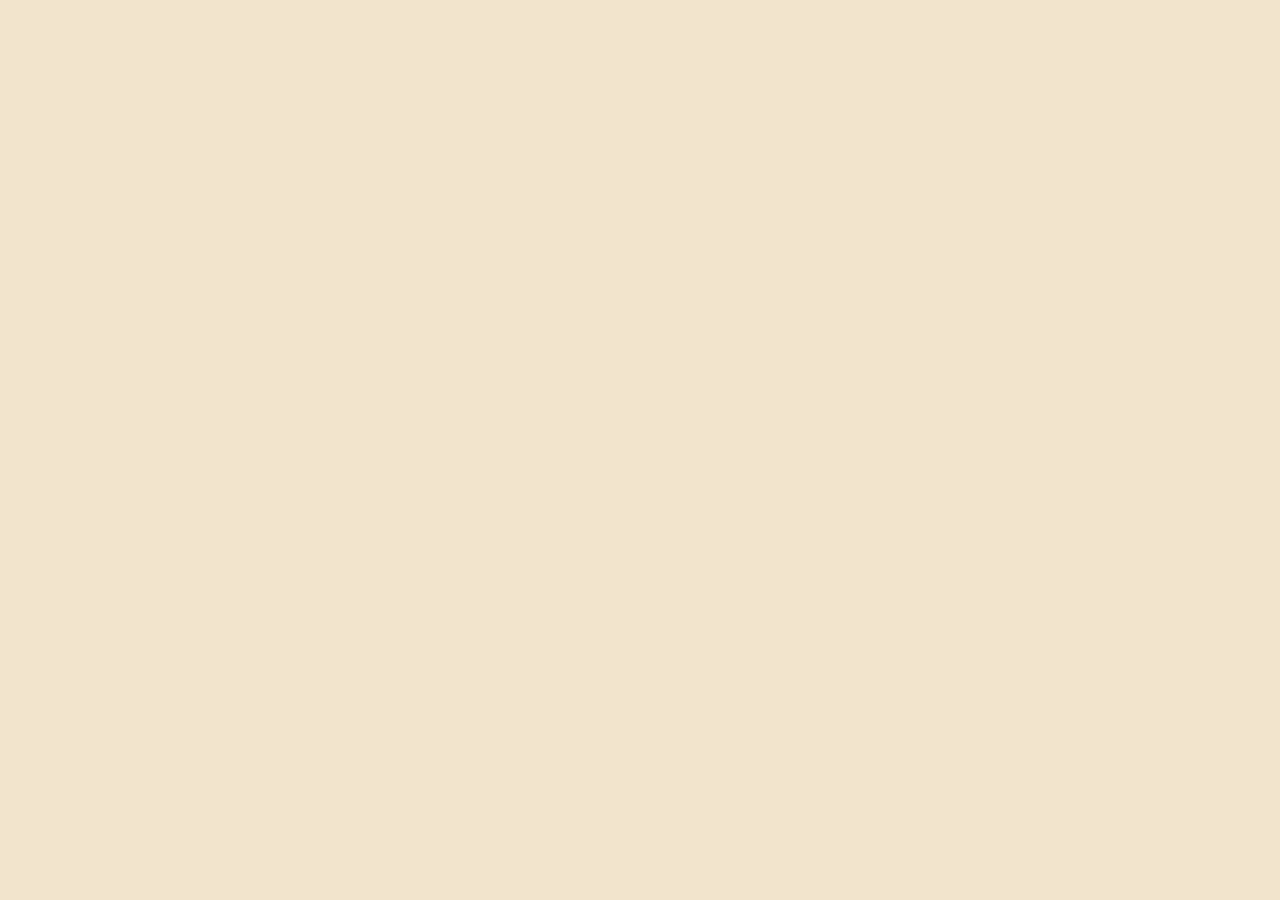
==== commit 5fc40993: "Add files via upload" ====
--- a/kartea.html
+++ b/kartea.html
@@ -142,7 +142,7 @@
                     <button class="profile-menu-item" onclick="switchPage('account-page'); closeProfileMenu();">
                         <i class="fas fa-user-circle"></i> Account
                     </button>
-                    <button class="profile-menu-item" onclick="switchPage('orders-page'); closeProfileMenu();">
+                    <button class="profile-menu-item" onclick="switchPage('orders-page'); renderOrderHistory(); closeProfileMenu();">
                         <i class="fas fa-receipt"></i> Order History
                     </button>
                     <button class="profile-menu-item logout-item" onclick="logout()">
@@ -371,11 +371,15 @@
             <div class="page-title">Order History</div>
             <div class="page-subtitle">Your recent purchases</div>
 
-            <div class="order-card"><div class="order-top"><div><div class="order-id">#ORD-4821</div><div class="order-date">March 14, 2026</div></div><span class="obadge delivered">Delivered</span></div><div class="order-items-text">Caramel Latte × 2 &nbsp;·&nbsp; Croissant × 1</div><div class="order-footer"><div class="order-count">3 items</div><div class="order-total-amt">₱ 480.00</div></div></div>
-            <div class="order-card"><div class="order-top"><div><div class="order-id">#ORD-4790</div><div class="order-date">March 10, 2026</div></div><span class="obadge pending">Pending</span></div><div class="order-items-text">Mocha Frappe × 1 &nbsp;·&nbsp; Chocolate Cake × 1</div><div class="order-footer"><div class="order-count">2 items</div><div class="order-total-amt">₱ 395.00</div></div></div>
-            <div class="order-card"><div class="order-top"><div><div class="order-id">#ORD-4755</div><div class="order-date">March 5, 2026</div></div><span class="obadge delivered">Delivered</span></div><div class="order-items-text">Espresso × 3 &nbsp;·&nbsp; Blueberry Muffin × 2</div><div class="order-footer"><div class="order-count">5 items</div><div class="order-total-amt">₱ 620.00</div></div></div>
-            <div class="order-card"><div class="order-top"><div><div class="order-id">#ORD-4710</div><div class="order-date">February 28, 2026</div></div><span class="obadge cancelled">Cancelled</span></div><div class="order-items-text">Iced Americano × 2 &nbsp;·&nbsp; Sandwich × 1</div><div class="order-footer"><div class="order-count">3 items</div><div class="order-total-amt">₱ 340.00</div></div></div>
-            <div class="order-card"><div class="order-top"><div><div class="order-id">#ORD-4688</div><div class="order-date">February 20, 2026</div></div><span class="obadge delivered">Delivered</span></div><div class="order-items-text">Brown Sugar Milk Tea × 2 &nbsp;·&nbsp; Cheese Tart × 3</div><div class="order-footer"><div class="order-count">5 items</div><div class="order-total-amt">₱ 750.00</div></div></div>
+            <!-- Clear button — hidden by default, shown by JS when orders exist -->
+            <div style="display: flex; justify-content: flex-end; margin-bottom: 16px;">
+                <button class="clear-history-btn" onclick="clearOrderHistory()" id="clear-history-btn" style="display: none;">
+                    <i class="fas fa-trash-alt"></i> Clear History
+                </button>
+            </div>
+
+            <!-- Orders render here dynamically -->
+            <div id="order-history-list"></div>
         </div>
     </div>
 </div>
--- a/kartea.css
+++ b/kartea.css
@@ -7,10 +7,8 @@
 
 /* ================================ */
 /* THEME VARIABLES                  */
-/* Default = warm brown             */
 /* ================================ */
 :root {
-    /* Kartea shop palette */
     --cream: #FDF6EC; --cream-dark: #F2E4CC;
     --brown: #6B3A1F; --brown-light: #A0652A; --brown-dark: #3E1F0A;
     --tan: #C49A6C; --tan-light: #E8D5BC;
@@ -21,8 +19,6 @@
     --shadow-md: 0 6px 20px rgba(100,60,20,0.13);
     --shadow-lg: 0 12px 36px rgba(100,60,20,0.18);
     --transition: 0.2s ease;
-
-    /* Profile app extras (warm default) */
     --p-bg: #ede3d6; --p-surface: #ffffff; --p-surface2: #f5ede2;
     --p-item-bg: #ede0ce; --p-item-hover: #e3d3bc;
     --p-accent: #5c3a1e; --p-accent2: #7a4f2d; --p-accent-hover: #4a2e17;
@@ -32,17 +28,31 @@
     --p-badge-delivered: #2e7d32; --p-badge-pending: #b45309; --p-badge-cancelled: #b91c1c;
 }
 
+/* ================================ */
+/* DARK THEME                       */
+/* ================================ */
 [data-theme="dark"] {
-    --cream: #1c1108; --cream-dark: #2a1a0a;
-    --white: #2a1a0a; --text-main: #f0e0cc; --text-muted: #a8845e;
+    --cream: #1c1108;
+    --cream-dark: #2a1a0a;
+    --white: #2a1a0a;
+    --text-main: #f0e0cc;
+    --text-muted: #c8a882;
     --tan-light: #4a3320;
+    --tan: #6a4a2a;
+    --brown: #c4894a;
+    --brown-light: #d9a06a;
+    --brown-dark: #e8c090;
+    --gold: #e8a82a;
     --p-bg: #1c1108; --p-surface: #2a1a0a; --p-surface2: #321f0e;
     --p-item-bg: #3b2410; --p-item-hover: #4a2e18;
     --p-accent: #c4894a; --p-accent2: #d9a06a; --p-accent-hover: #b07535;
-    --p-text: #f0e0cc; --p-subtext: #a8845e;
+    --p-text: #f0e0cc; --p-subtext: #c8a882;
     --p-border: #4a3320; --p-shadow: rgba(0,0,0,0.4); --p-input-bg: #3b2410;
 }
 
+/* ================================ */
+/* WHITE THEME                      */
+/* ================================ */
 [data-theme="white"] {
     --cream: #f9f5f0; --cream-dark: #f3ede5;
     --white: #ffffff; --text-main: #1a0e06; --text-muted: #7a5a3a;
@@ -63,29 +73,346 @@
 }
 
 /* ================================ */
-/* LOGIN PAGE                       */
-/* ================================ */
-.login-page { display: flex; align-items: center; justify-content: center; padding: 32px 16px; }
-.login-container { width: min(480px, 95%); margin: 0 auto; display: grid; gap: 14px; }
-.login-box { background-color: var(--white); padding: 28px 24px 22px; border-radius: 16px; box-shadow: 0 6px 24px rgba(100,60,20,0.12); border: 1px solid var(--tan-light); width: 100%; text-align: center; transition: transform 0.22s ease; }
+/* DARK MODE — FORCE ALL TEXT       */
+/* ================================ */
+[data-theme="dark"] body,
+[data-theme="dark"] h1,
+[data-theme="dark"] h2,
+[data-theme="dark"] h3,
+[data-theme="dark"] h4,
+[data-theme="dark"] h5,
+[data-theme="dark"] h6,
+[data-theme="dark"] p,
+[data-theme="dark"] span,
+[data-theme="dark"] label,
+[data-theme="dark"] div,
+[data-theme="dark"] li,
+[data-theme="dark"] a,
+[data-theme="dark"] button:not(.btn-add-cart):not(.btn-checkout):not(.btn-receipt.btn-primary):not(.cart-indicator):not(.profile-menu-item.logout-item),
+[data-theme="dark"] input,
+[data-theme="dark"] .item-title,
+[data-theme="dark"] .item-price,
+[data-theme="dark"] .receipt-title,
+[data-theme="dark"] .receipt-subtitle,
+[data-theme="dark"] .receipt-date,
+[data-theme="dark"] .receipt-total,
+[data-theme="dark"] .receipt-item,
+[data-theme="dark"] .cart-header,
+[data-theme="dark"] .cart-total,
+[data-theme="dark"] .cart-subtotal-row,
+[data-theme="dark"] .order-id,
+[data-theme="dark"] .order-date,
+[data-theme="dark"] .order-items-text,
+[data-theme="dark"] .order-total-amt,
+[data-theme="dark"] .order-count,
+[data-theme="dark"] .page-title,
+[data-theme="dark"] .page-subtitle,
+[data-theme="dark"] .profile-card-title,
+[data-theme="dark"] .pform-label,
+[data-theme="dark"] .login-box h3,
+[data-theme="dark"] .category h2,
+[data-theme="dark"] #role-status,
+[data-theme="dark"] #role-status-admin {
+    color: var(--text-main);
+}
+
+[data-theme="dark"] .text-muted,
+[data-theme="dark"] .item-rating,
+[data-theme="dark"] .cart-subtotal-row span,
+[data-theme="dark"] .order-date,
+[data-theme="dark"] .order-count,
+[data-theme="dark"] .order-items-text,
+[data-theme="dark"] .receipt-subtitle,
+[data-theme="dark"] .page-subtitle,
+[data-theme="dark"] .profile-card-title,
+[data-theme="dark"] .pform-label,
+[data-theme="dark"] .back-btn,
+[data-theme="dark"] #role-status,
+[data-theme="dark"] #role-status-admin {
+    color: var(--text-muted);
+}
+
+[data-theme="dark"] .login-box,
+[data-theme="dark"] .form-container,
+[data-theme="dark"] .item-frame,
+[data-theme="dark"] .cart-box,
+[data-theme="dark"] .receipt-card,
+[data-theme="dark"] .profile-card,
+[data-theme="dark"] .order-card,
+[data-theme="dark"] .profile-menu,
+[data-theme="dark"] #users-list {
+    background: var(--white);
+    border-color: var(--tan-light);
+}
+
+[data-theme="dark"] input[type="email"],
+[data-theme="dark"] input[type="password"],
+[data-theme="dark"] .pform-input {
+    background: var(--p-input-bg);
+    border-color: var(--tan-light);
+    color: var(--text-main);
+}
+
+[data-theme="dark"] input[type="email"]::placeholder,
+[data-theme="dark"] input[type="password"]::placeholder,
+[data-theme="dark"] .pform-input::placeholder {
+    color: var(--text-muted);
+}
+
+[data-theme="dark"] .header {
+    background: var(--white);
+    border-bottom-color: var(--tan-light);
+}
+
+[data-theme="dark"] .search-bar {
+    background: var(--cream);
+    border-color: var(--tan-light);
+}
+
+[data-theme="dark"] .logo span,
+[data-theme="dark"] .logo i { color: var(--brown); }
+
+[data-theme="dark"] .item-tag.hot { background: #4a2010; color: #f4a070; }
+[data-theme="dark"] .item-tag.cold { background: #0a2030; color: #70c0e8; }
+
+[data-theme="dark"] .category-tab {
+    background: var(--white);
+    border-color: var(--tan-light);
+    color: var(--text-muted);
+}
+[data-theme="dark"] .category-tab:hover {
+    background: var(--cream-dark);
+    color: var(--text-main);
+}
+[data-theme="dark"] .category-tab.active {
+    background: var(--brown);
+    color: #fff;
+    border-color: var(--brown);
+}
+
+[data-theme="dark"] #users-list > div {
+    border-color: var(--tan-light);
+    color: var(--text-main);
+}
+
+/* ================================ */
+/* LOGIN PAGE — SPLIT PANEL         */
+/* ================================ */
+
+/* Outer wrapper: left = image, right = form */
+.login-page {
+    display: flex;
+    min-height: 100vh;
+    background: var(--cream-dark);
+    position: relative;
+}
+
+/* Left panel — hero image */
+.login-page::before {
+    content: '';
+    flex: 1 1 62%;
+    min-height: 100vh;
+    position: sticky;
+    top: 0;
+    align-self: flex-start;
+    background:
+        linear-gradient(
+            160deg,
+            rgba(62,31,10,0.60) 0%,
+            rgba(107,58,31,0.38) 50%,
+            rgba(196,154,108,0.18) 100%
+        ),
+        url('shop.jpg') center center / cover no-repeat;
+}
+
+/* Quote text over the image */
+.login-page::after {
+    content: '"Every sip tells a story."';
+    position: fixed;
+    left: 0;
+    bottom: 52px;
+    width: 62%;
+    padding: 0 44px;
+    font-family: 'Playfair Display', serif;
+    font-size: clamp(16px, 2vw, 24px);
+    font-style: italic;
+    font-weight: 500;
+    color: rgba(255,255,255,0.88);
+    line-height: 1.4;
+    pointer-events: none;
+    text-shadow: 0 2px 12px rgba(0,0,0,0.45);
+    z-index: 1;
+}
+
+/* Right panel — form cards */
+.login-container {
+    flex: 0 0 38%;
+    width: 38%;
+    min-height: 100vh;
+    display: flex;
+    flex-direction: column;
+    justify-content: center;
+    padding: 48px 36px;
+    background: var(--cream-dark);
+    gap: 14px;
+    overflow-y: auto;
+    position: relative;
+    z-index: 2;
+}
+
+/* ================================ */
+/* ADMIN / SIGNUP — SINGLE COLUMN   */
+/* (override split-panel for these) */
+/* ================================ */
+#admin-page .login-page,
+#signup-page .login-page {
+    flex-direction: column;
+    align-items: center;
+    justify-content: center;
+    padding: 40px 16px;
+}
+
+#admin-page .login-page::before,
+#signup-page .login-page::before,
+#admin-page .login-page::after,
+#signup-page .login-page::after {
+    display: none;
+}
+
+#admin-page .login-container,
+#signup-page .login-container {
+    flex: none;
+    width: min(480px, 95%);
+    min-height: unset;
+    padding: 0;
+}
+
+/* ================================ */
+/* LOGIN BOX & FORM CARDS           */
+/* ================================ */
+.login-box {
+    background-color: var(--white);
+    padding: 28px 24px 22px;
+    border-radius: 16px;
+    box-shadow: 0 6px 24px rgba(100,60,20,0.12);
+    border: 1px solid var(--tan-light);
+    width: 100%;
+    text-align: center;
+    transition: transform 0.22s ease;
+}
 .login-box:hover { transform: translateY(-3px); }
-.login-box h3 { font-family: 'Playfair Display', serif; font-size: 20px; font-weight: 600; color: var(--text-main); margin-bottom: 6px; }
+.login-box h3 {
+    font-family: 'Playfair Display', serif;
+    font-size: 20px;
+    font-weight: 600;
+    color: var(--text-main);
+    margin-bottom: 6px;
+}
 #role-status { font-weight: bold; margin-top: 0.5rem; color: var(--text-muted); }
-.form-container { background: var(--white); padding: 22px 24px 26px; border-radius: 16px; box-shadow: 0 6px 24px rgba(100,60,20,0.12); border: 1px solid var(--tan-light); width: 100%; }
+
+.form-container {
+    background: var(--white);
+    padding: 22px 24px 26px;
+    border-radius: 16px;
+    box-shadow: 0 6px 24px rgba(100,60,20,0.12);
+    border: 1px solid var(--tan-light);
+    width: 100%;
+}
+
+/* ================================ */
+/* FORM ELEMENTS                    */
+/* ================================ */
 .form-group { margin-bottom: 14px; }
-label { display: block; text-align: left; font-size: 13px; font-weight: 700; margin-top: 14px; color: var(--brown); }
-input[type="email"], input[type="password"] { width: 100%; padding: 11px 14px; border: 1px solid var(--tan-light); border-radius: 12px; font-size: 14px; font-family: 'Lato', sans-serif; color: var(--text-main); background: var(--cream); transition: border-color 0.2s ease, box-shadow 0.2s ease; box-sizing: border-box; margin-top: 6px; }
-input[type="email"]:focus, input[type="password"]:focus { border-color: var(--brown-light); box-shadow: 0 0 0 3px rgba(107,58,31,0.12); outline: none; background: var(--white); }
-input[type="email"]::placeholder, input[type="password"]::placeholder { color: var(--text-muted); font-size: 13px; }
+
+label {
+    display: block;
+    text-align: left;
+    font-size: 13px;
+    font-weight: 700;
+    margin-top: 14px;
+    color: var(--brown);
+}
+
+input[type="email"],
+input[type="password"] {
+    width: 100%;
+    padding: 11px 14px;
+    border: 1px solid var(--tan-light);
+    border-radius: 12px;
+    font-size: 14px;
+    font-family: 'Lato', sans-serif;
+    color: var(--text-main);
+    background: var(--cream);
+    transition: border-color 0.2s ease, box-shadow 0.2s ease;
+    box-sizing: border-box;
+    margin-top: 6px;
+}
+input[type="email"]:focus,
+input[type="password"]:focus {
+    border-color: var(--brown-light);
+    box-shadow: 0 0 0 3px rgba(107,58,31,0.12);
+    outline: none;
+    background: var(--white);
+}
+input[type="email"]::placeholder,
+input[type="password"]::placeholder {
+    color: var(--text-muted);
+    font-size: 13px;
+}
+
 .password-wrap { position: relative; margin-top: 6px; }
 .password-wrap input { width: 100%; padding: 11px 42px 11px 14px; }
-.password-wrap img { position: absolute; top: 50%; right: 13px; transform: translateY(-50%); width: 20px; height: 20px; cursor: pointer; opacity: 0.6; transition: opacity 0.2s ease; user-select: none; }
+.password-wrap img {
+    position: absolute;
+    top: 50%;
+    right: 13px;
+    transform: translateY(-50%);
+    width: 20px;
+    height: 20px;
+    cursor: pointer;
+    opacity: 0.6;
+    transition: opacity 0.2s ease;
+    user-select: none;
+}
 .password-wrap img:hover { opacity: 1; }
-input[type="submit"], .button { width: 100%; padding: 12px 14px; border: none; border-radius: 10px; background-color: var(--brown); color: var(--white); font-family: 'Lato', sans-serif; font-weight: 700; font-size: 14px; cursor: pointer; transition: background-color 0.2s ease, transform 0.1s ease; margin-top: 16px; display: block; }
-input[type="submit"]:hover, .button:hover { background-color: var(--brown-light); }
-input[type="submit"]:active, .button:active { transform: scale(0.98); }
-.error-message { margin-top: 10px; font-size: 13px; font-weight: 700; color: var(--danger); min-height: 18px; }
-.signup-link { font-size: 13px; color: var(--brown-light); text-decoration: none; display: block; text-align: center; margin-top: 10px; }
+
+input[type="submit"],
+.button {
+    width: 100%;
+    padding: 12px 14px;
+    border: none;
+    border-radius: 10px;
+    background-color: var(--brown);
+    color: #fff;
+    font-family: 'Lato', sans-serif;
+    font-weight: 700;
+    font-size: 14px;
+    cursor: pointer;
+    transition: background-color 0.2s ease, transform 0.1s ease;
+    margin-top: 16px;
+    display: block;
+}
+input[type="submit"]:hover,
+.button:hover { background-color: var(--brown-light); }
+input[type="submit"]:active,
+.button:active { transform: scale(0.98); }
+
+.error-message {
+    margin-top: 10px;
+    font-size: 13px;
+    font-weight: 700;
+    color: var(--danger);
+    min-height: 18px;
+}
+
+.signup-link {
+    font-size: 13px;
+    color: var(--brown-light);
+    text-decoration: none;
+    display: block;
+    text-align: center;
+    margin-top: 10px;
+}
 .signup-link:hover { color: var(--brown-dark); text-decoration: underline; }
 
 /* ================================ */
@@ -106,16 +433,14 @@
 .search-btn:hover { color: var(--brown-dark); }
 
 /* ================================ */
-/* PROFILE BUTTON (header)          */
+/* PROFILE BUTTON                   */
 /* ================================ */
 .profile-wrap { position: relative; }
 .profile-btn { width: 40px; height: 40px; border-radius: 50%; background: var(--brown); border: none; cursor: pointer; display: flex; align-items: center; justify-content: center; color: #fff; font-size: 15px; transition: background 0.2s, transform 0.15s; box-shadow: 0 2px 8px rgba(100,60,20,0.2); }
 .profile-btn:hover { background: var(--brown-light); transform: scale(1.06); }
 .profile-btn:active { transform: scale(0.96); }
-
 .profile-menu { position: absolute; top: calc(100% + 10px); right: 0; background: var(--white); border: 1.5px solid var(--tan-light); border-radius: 14px; padding: 8px; width: 210px; box-shadow: var(--shadow-lg); display: flex; flex-direction: column; gap: 4px; opacity: 0; transform: translateY(-8px) scale(0.97); pointer-events: none; transition: opacity 0.2s ease, transform 0.2s ease; z-index: 200; }
 .profile-menu.open { opacity: 1; transform: translateY(0) scale(1); pointer-events: all; }
-
 .profile-menu-item { display: flex; align-items: center; gap: 10px; padding: 11px 14px; border-radius: 10px; background: var(--cream); border: none; cursor: pointer; font-family: 'Lato', sans-serif; font-size: 14px; font-weight: 600; color: var(--text-main); text-align: left; width: 100%; transition: background 0.15s, transform 0.1s; }
 .profile-menu-item:hover { background: var(--cream-dark); transform: translateX(2px); }
 .profile-menu-item i { color: var(--text-muted); font-size: 14px; width: 16px; }
@@ -126,7 +451,7 @@
 /* ================================ */
 /* CART                             */
 /* ================================ */
-.cart-indicator { display: flex; align-items: center; gap: 6px; background: var(--brown); color: var(--white); padding: 8px 18px; border-radius: var(--radius-pill); font-size: 14px; font-weight: 700; cursor: pointer; border: none; font-family: 'Lato', sans-serif; transition: background var(--transition), transform var(--transition); white-space: nowrap; }
+.cart-indicator { display: flex; align-items: center; gap: 6px; background: var(--brown); color: #fff; padding: 8px 18px; border-radius: var(--radius-pill); font-size: 14px; font-weight: 700; cursor: pointer; border: none; font-family: 'Lato', sans-serif; transition: background var(--transition), transform var(--transition); white-space: nowrap; }
 .cart-indicator:hover { background: var(--brown-light); }
 .cart-indicator:active { transform: scale(0.97); }
 #cart-count { font-weight: 700; }
@@ -136,7 +461,7 @@
 #cart-close { background: none; border: none; font-size: 18px; cursor: pointer; color: var(--text-muted); width: 32px; height: 32px; display: flex; align-items: center; justify-content: center; border-radius: 50%; transition: background var(--transition); }
 #cart-close:hover { background: var(--cream-dark); color: var(--brown-dark); }
 .cart-items { flex: 1; overflow-y: auto; padding: 16px 20px; }
-.cart-item { display: flex; align-items: center; gap: 12px; padding: 12px 0; border-bottom: 1px solid var(--tan-light); transition: background var(--transition); }
+.cart-item { display: flex; align-items: center; gap: 12px; padding: 12px 0; border-bottom: 1px solid var(--tan-light); transition: background var(--transition); color: var(--text-main); }
 .cart-item:last-child { border-bottom: none; }
 .cart-item:hover { background: rgba(196,154,108,0.07); border-radius: var(--radius-sm); padding: 12px 6px; }
 .cart-item.highlight { background: rgba(196,154,108,0.12); border-radius: var(--radius-sm); padding: 12px 6px; }
@@ -148,7 +473,7 @@
 .cart-total { display: flex; justify-content: space-between; font-family: 'Playfair Display', serif; font-size: 20px; font-weight: 600; color: var(--text-main); margin-bottom: 16px; margin-top: 8px; }
 
 /* ================================ */
-/* TOGGLE / SIDEBAR / OVERLAY       */
+/* SIDEBAR / OVERLAY                */
 /* ================================ */
 .toggle-btn { position: fixed; left: 16px; top: 14px; width: 42px; height: 42px; background: var(--white); border: 1px solid var(--tan-light); border-radius: var(--radius-sm); color: var(--brown); cursor: pointer; display: flex; align-items: center; justify-content: center; z-index: 9999; box-shadow: var(--shadow-sm); padding: 0; }
 .toggle-btn:hover { background: var(--cream); }
@@ -170,7 +495,7 @@
 .category-tabs { display: flex; justify-content: center; gap: 10px; flex-wrap: wrap; margin-bottom: 32px; }
 .category-tab { padding: 8px 22px; border-radius: var(--radius-pill); border: 1px solid var(--tan-light); background: var(--white); color: var(--text-muted); font-size: 13px; font-weight: 700; letter-spacing: 0.8px; text-transform: uppercase; cursor: pointer; font-family: 'Lato', sans-serif; transition: background var(--transition), color var(--transition), border-color var(--transition); }
 .category-tab:hover { background: var(--cream-dark); color: var(--brown); border-color: var(--brown-light); }
-.category-tab.active { background: var(--brown); color: var(--white); border-color: var(--brown); }
+.category-tab.active { background: var(--brown); color: #fff; border-color: var(--brown); }
 
 /* ================================ */
 /* ITEMS GRID                       */
@@ -193,7 +518,7 @@
 .item-tag { font-size: 10px; font-weight: 700; padding: 3px 10px; border-radius: var(--radius-pill); }
 .item-tag.hot { background: #FDE8D0; color: #8A3A10; }
 .item-tag.cold { background: #D8EEF8; color: #1A5070; }
-.btn-add-cart, .btn-checkout { width: 100%; padding: 11px; background: var(--brown); color: var(--white); border: none; border-radius: var(--radius-sm); cursor: pointer; font-weight: 700; font-size: 13px; font-family: 'Lato', sans-serif; transition: background var(--transition), transform 0.1s; margin-top: auto; }
+.btn-add-cart, .btn-checkout { width: 100%; padding: 11px; background: var(--brown); color: #fff; border: none; border-radius: var(--radius-sm); cursor: pointer; font-weight: 700; font-size: 13px; font-family: 'Lato', sans-serif; transition: background var(--transition), transform 0.1s; margin-top: auto; }
 .btn-add-cart:hover, .btn-checkout:hover { background: var(--brown-light); }
 .btn-add-cart:active, .btn-checkout:active { transform: scale(0.97); }
 #checkout-btn:disabled { opacity: 0.5; cursor: not-allowed; }
@@ -206,22 +531,15 @@
 
 /* ================================ */
 /* PROFILE INNER PAGES              */
-/* (Account & Order History)        */
 /* ================================ */
 .profile-inner-page { display: flex; justify-content: center; align-items: flex-start; min-height: 100vh; padding: 40px 16px 60px; background: var(--cream-dark); }
 .profile-inner-wrap { width: 100%; max-width: 480px; }
-
 .back-btn { display: flex; align-items: center; gap: 8px; background: none; border: none; cursor: pointer; color: var(--text-muted); font-family: 'Lato', sans-serif; font-size: 14px; font-weight: 600; padding: 0; margin-bottom: 22px; transition: color 0.18s, transform 0.15s; }
 .back-btn:hover { color: var(--brown); transform: translateX(-3px); }
-
 .page-title { font-family: 'Playfair Display', serif; font-size: 26px; font-weight: 600; color: var(--text-main); margin-bottom: 6px; }
 .page-subtitle { font-size: 13px; color: var(--text-muted); margin-bottom: 24px; }
-
-/* Profile Card */
 .profile-card { background: var(--white); border: 1.5px solid var(--tan-light); border-radius: 20px; padding: 20px; box-shadow: var(--shadow-md); margin-bottom: 16px; }
 .profile-card-title { font-size: 12px; font-weight: 700; text-transform: uppercase; letter-spacing: 0.08em; color: var(--text-muted); margin-bottom: 14px; }
-
-/* Profile form elements */
 .pform-group { margin-bottom: 14px; }
 .pform-label { font-size: 13px; font-weight: 600; color: var(--text-muted); margin-bottom: 6px; display: block; }
 .pform-input { width: 100%; padding: 11px 14px; background: var(--cream); border: 1.5px solid var(--tan-light); border-radius: 10px; font-family: 'Lato', sans-serif; font-size: 14px; color: var(--text-main); outline: none; transition: border-color 0.18s; }
@@ -238,7 +556,7 @@
 .theme-swatch { width: 32px; height: 32px; border-radius: 50%; border: 2px solid var(--tan-light); }
 .swatch-warm  { background: linear-gradient(135deg,#ede3d6,#c4884a); }
 .swatch-white { background: linear-gradient(135deg,#ffffff,#f0ece6); }
-.swatch-dark  { background: linear-gradient(135deg,#2a1a0a,#1c1108); }
+.swatch-dark  { background: linear-gradient(135deg,#794a1b,#3a2311); }
 
 /* ================================ */
 /* ORDER HISTORY CARDS              */
@@ -269,27 +587,107 @@
 .cart-items::-webkit-scrollbar-thumb:hover { background: rgba(107,58,31,0.45); }
 
 /* ================================ */
-/* RECEIPT PAGE                     */
-/* ================================ */
-.receipt-page { display: flex; align-items: center; justify-content: center; width: 100%; min-height: 100vh; padding: 32px 16px 48px; }
-.receipt-card { background: var(--white); border-radius: 16px; border: 1px solid var(--tan-light); box-shadow: 0 6px 24px rgba(100,60,20,0.13); width: min(420px, 100%); padding: 32px 28px 24px; }
-.receipt-title { font-family: 'Playfair Display', serif; font-size: 28px; font-weight: 700; color: var(--brown); text-align: center; margin-bottom: 6px; }
-.receipt-subtitle { font-size: 12px; color: var(--text-muted); text-align: center; margin-bottom: 20px; }
-.receipt-date { font-size: 14px; color: var(--text-main); margin-bottom: 18px; }
-.receipt-divider { border: none; border-top: 1px dashed var(--tan); margin: 14px 0; }
-.receipt-item { display: flex; justify-content: space-between; align-items: center; padding: 9px 0; font-size: 15px; }
-.receipt-total { display: flex; justify-content: space-between; align-items: center; margin-top: 4px; font-size: 18px; font-weight: 700; color: var(--brown-dark); }
-.btn-group { display: flex; flex-direction: column; gap: 10px; margin-top: 22px; }
-.btn-receipt { width: 100%; padding: 13px; border: none; border-radius: 10px; font-family: 'Lato', sans-serif; font-size: 14px; font-weight: 700; cursor: pointer; transition: background 0.18s ease, transform 0.1s; }
+/* RECEIPT PAGE — CENTERED          */
+/* ================================ */
+#receipt-page {
+    position: fixed;
+    inset: 0;
+    display: none;
+    align-items: center;
+    justify-content: center;
+    background: var(--cream-dark);
+    overflow-y: auto;
+    padding: 40px 16px;
+    z-index: 10;
+}
+#receipt-page[style*="display: block"] {
+    display: flex !important;
+}
+.receipt-card {
+    background: var(--white);
+    border-radius: 20px;
+    border: 1px solid var(--tan-light);
+    box-shadow: 0 12px 40px rgba(100,60,20,0.18);
+    width: min(440px, 100%);
+    padding: 36px 32px 28px;
+    margin: auto;
+    flex-shrink: 0;
+}
+.receipt-title { font-family: 'Playfair Display', serif; font-size: 32px; font-weight: 700; color: var(--brown); text-align: center; margin-bottom: 4px; letter-spacing: -0.5px; }
+.receipt-subtitle { font-size: 13px; color: var(--text-muted); text-align: center; margin-bottom: 22px; }
+.receipt-date { font-size: 13px; color: var(--text-muted); margin-bottom: 18px; text-align: center; }
+.receipt-divider { border: none; border-top: 1.5px dashed var(--tan); margin: 16px 0; }
+.receipt-item { display: flex; justify-content: space-between; align-items: center; padding: 9px 0; font-size: 14px; color: var(--text-main); border-bottom: 1px solid var(--tan-light); }
+.receipt-item:last-child { border-bottom: none; }
+.receipt-item-name { font-weight: 600; color: var(--text-main); flex: 1; padding-right: 12px; }
+.receipt-item-price { font-family: 'Playfair Display', serif; font-weight: 600; color: var(--brown); white-space: nowrap; }
+.receipt-total { display: flex; justify-content: space-between; align-items: center; margin-top: 8px; padding-top: 4px; font-family: 'Playfair Display', serif; font-size: 20px; font-weight: 700; color: var(--text-main); }
+.btn-group { display: flex; flex-direction: column; gap: 10px; margin-top: 24px; }
+.btn-receipt { width: 100%; padding: 14px; border: none; border-radius: 12px; font-family: 'Lato', sans-serif; font-size: 14px; font-weight: 700; cursor: pointer; transition: background 0.18s ease, transform 0.1s; letter-spacing: 0.3px; }
 .btn-receipt:active { transform: scale(0.98); }
-.btn-primary { background: var(--brown); color: var(--white); }
+.btn-primary { background: var(--brown); color: #fff; }
 .btn-primary:hover { background: var(--brown-light); }
-.btn-secondary { background: var(--cream-dark); color: var(--brown); border: 1px solid var(--tan-light); }
+.btn-secondary { background: var(--cream-dark); color: var(--brown); border: 1.5px solid var(--tan-light); }
 .btn-secondary:hover { background: var(--tan-light); }
 
+/* Dark mode receipt */
+[data-theme="dark"] .receipt-card { background: var(--white); border-color: var(--tan-light); }
+[data-theme="dark"] .receipt-title { color: var(--brown); }
+[data-theme="dark"] .receipt-subtitle,
+[data-theme="dark"] .receipt-date { color: var(--text-muted); }
+[data-theme="dark"] .receipt-item { color: var(--text-main); border-color: var(--tan-light); }
+[data-theme="dark"] .receipt-item-name { color: var(--text-main); }
+[data-theme="dark"] .receipt-item-price { color: var(--brown); }
+[data-theme="dark"] .receipt-total { color: var(--text-main); }
+[data-theme="dark"] .receipt-divider { border-color: var(--tan); }
+[data-theme="dark"] .btn-secondary { background: var(--cream-dark); color: var(--brown); border-color: var(--tan-light); }
+[data-theme="dark"] .btn-secondary:hover { background: var(--tan-light); }
+
+/* ================================ */
+/* ADMIN PAGE DARK                  */
+/* ================================ */
+[data-theme="dark"] #admin-page .login-page,
+[data-theme="dark"] #admin-page .login-container { background: transparent; }
+[data-theme="dark"] #admin-page h2 { color: var(--text-main); }
+[data-theme="dark"] #users-list { background: var(--p-item-bg); }
+[data-theme="dark"] #users-list strong { color: var(--text-main); }
+[data-theme="dark"] #users-list span { color: var(--text-muted); }
+
+/* ================================ */
+/* CLEAR HISTORY BUTTON             */
+/* ================================ */
+.clear-history-btn {
+    display: flex;
+    align-items: center;
+    gap: 7px;
+    padding: 9px 18px;
+    background: transparent;
+    border: 1.5px solid var(--danger);
+    border-radius: var(--radius-pill);
+    color: var(--danger);
+    font-family: 'Lato', sans-serif;
+    font-size: 13px;
+    font-weight: 700;
+    cursor: pointer;
+    transition: background 0.18s, color 0.18s, transform 0.1s;
+}
+.clear-history-btn:hover { background: var(--danger); color: #fff; }
+.clear-history-btn:active { transform: scale(0.97); }
+[data-theme="dark"] .clear-history-btn { border-color: #f87171; color: #f87171; }
+[data-theme="dark"] .clear-history-btn:hover { background: #f87171; color: #1c1108; }
+
 /* ================================ */
 /* RESPONSIVE                       */
 /* ================================ */
+
+/* Login split panel → stacked on tablet */
+@media (max-width: 860px) {
+    .login-page { flex-direction: column; }
+    .login-page::before { flex: 0 0 280px; min-height: 280px; position: relative; top: auto; align-self: auto; }
+    .login-page::after { position: absolute; width: 100%; bottom: auto; top: 200px; left: 0; padding: 0 24px; font-size: 16px; }
+    .login-container { flex: 1 1 auto; width: 100%; min-height: unset; padding: 32px 24px 48px; }
+}
+
 @media (max-width: 768px) {
     .header-container { padding: 0 20px; }
     .search-bar { width: 180px; }
@@ -297,7 +695,11 @@
     .items-grid { grid-template-columns: repeat(2, 1fr); gap: 14px; }
     .item-img-wrap { height: 120px; }
 }
+
 @media (max-width: 480px) {
+    .login-page::before { flex: 0 0 200px; min-height: 200px; }
+    .login-page::after { font-size: 14px; top: 150px; }
+    .login-container { padding: 24px 16px 40px; }
     .header-container { padding: 0 12px; }
     .search-bar { width: 140px; padding: 7px 10px; }
     .search-input { font-size: 12px; }
@@ -305,10 +707,18 @@
     .items-grid { grid-template-columns: 1fr; gap: 12px; }
     .item-img-wrap { height: 140px; }
     .btn-add-cart, .btn-checkout { padding: 10px; font-size: 12px; }
+    .receipt-card { padding: 24px 18px 20px; }
+    .receipt-title { font-size: 26px; }
 }
 
 @media print {
     body { background: white; padding: 0; }
-    .receipt-card { box-shadow: none; border: 1px solid #ccc; }
+    #receipt-page {
+        position: static !important;
+        display: block !important;
+        background: white;
+        padding: 0;
+    }
+    .receipt-card { box-shadow: none; border: 1px solid #ccc; margin: 0 auto; }
     .btn-group { display: none; }
 }
